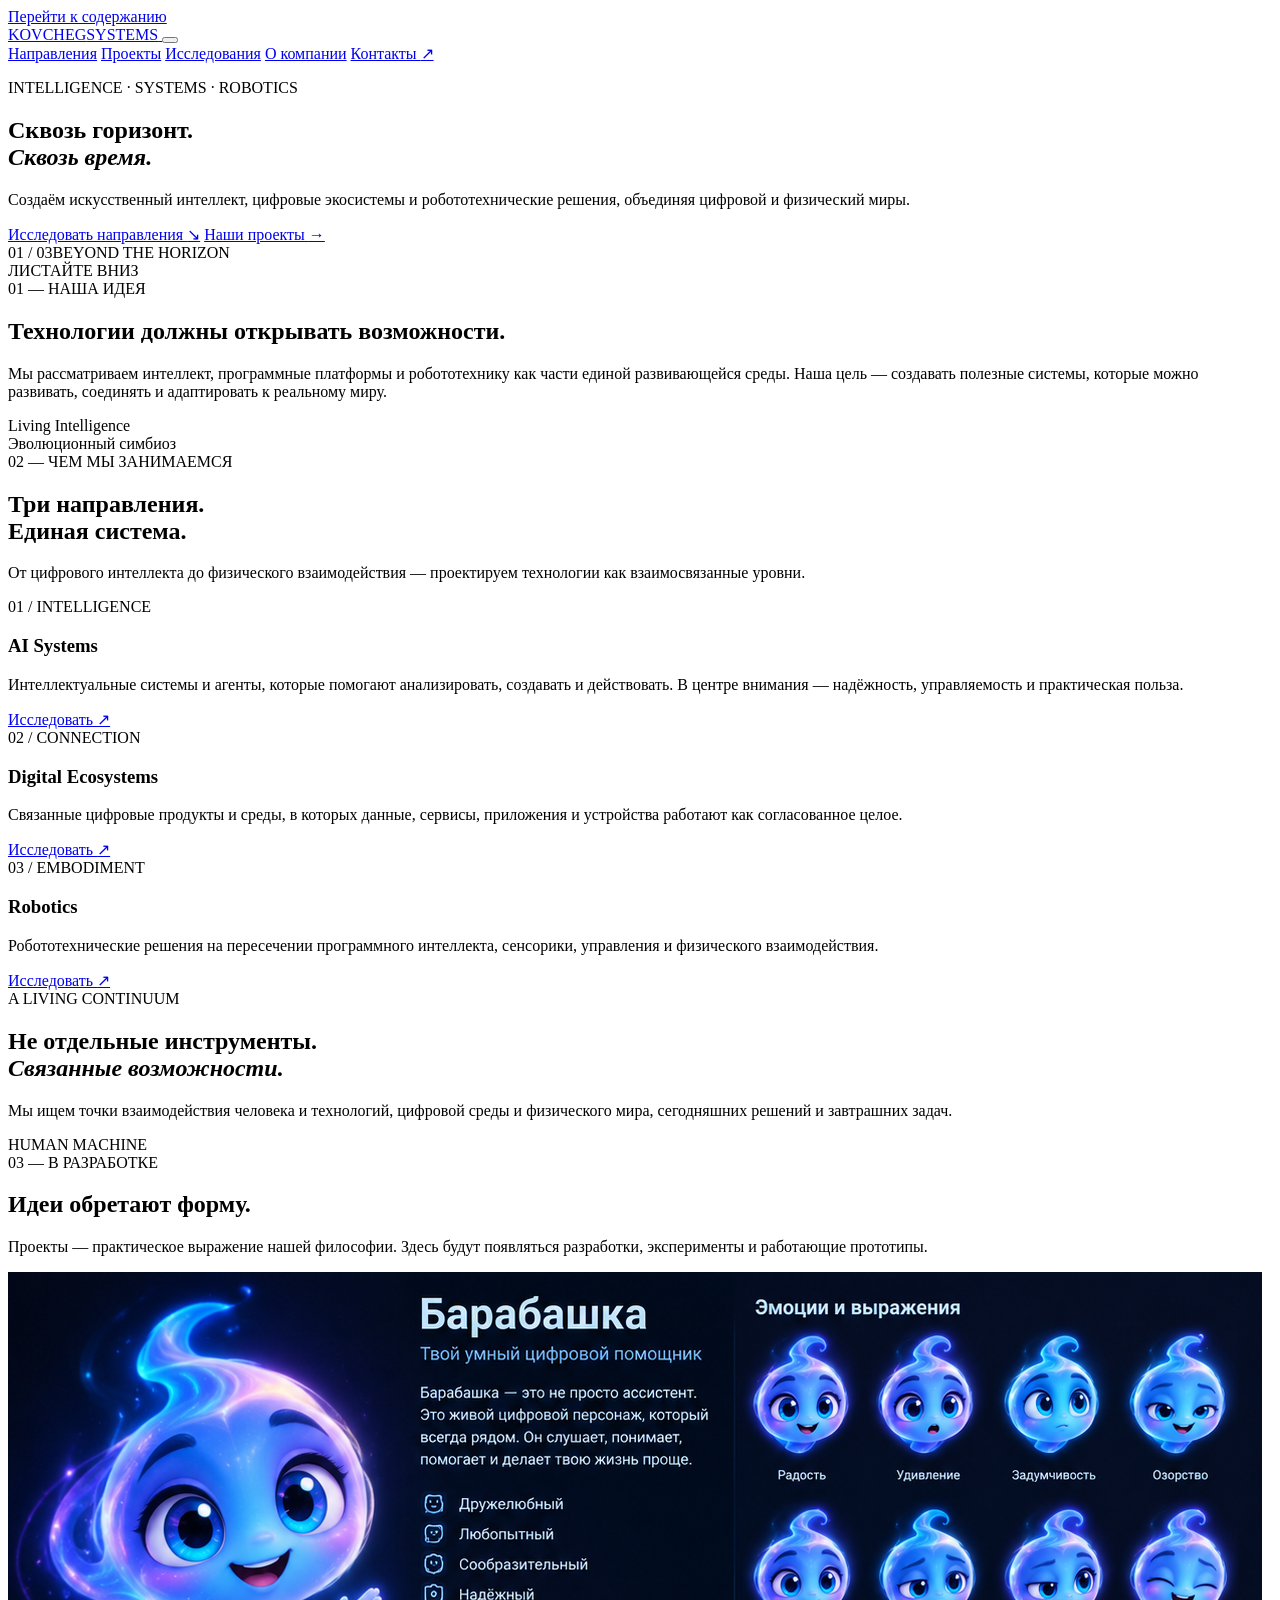
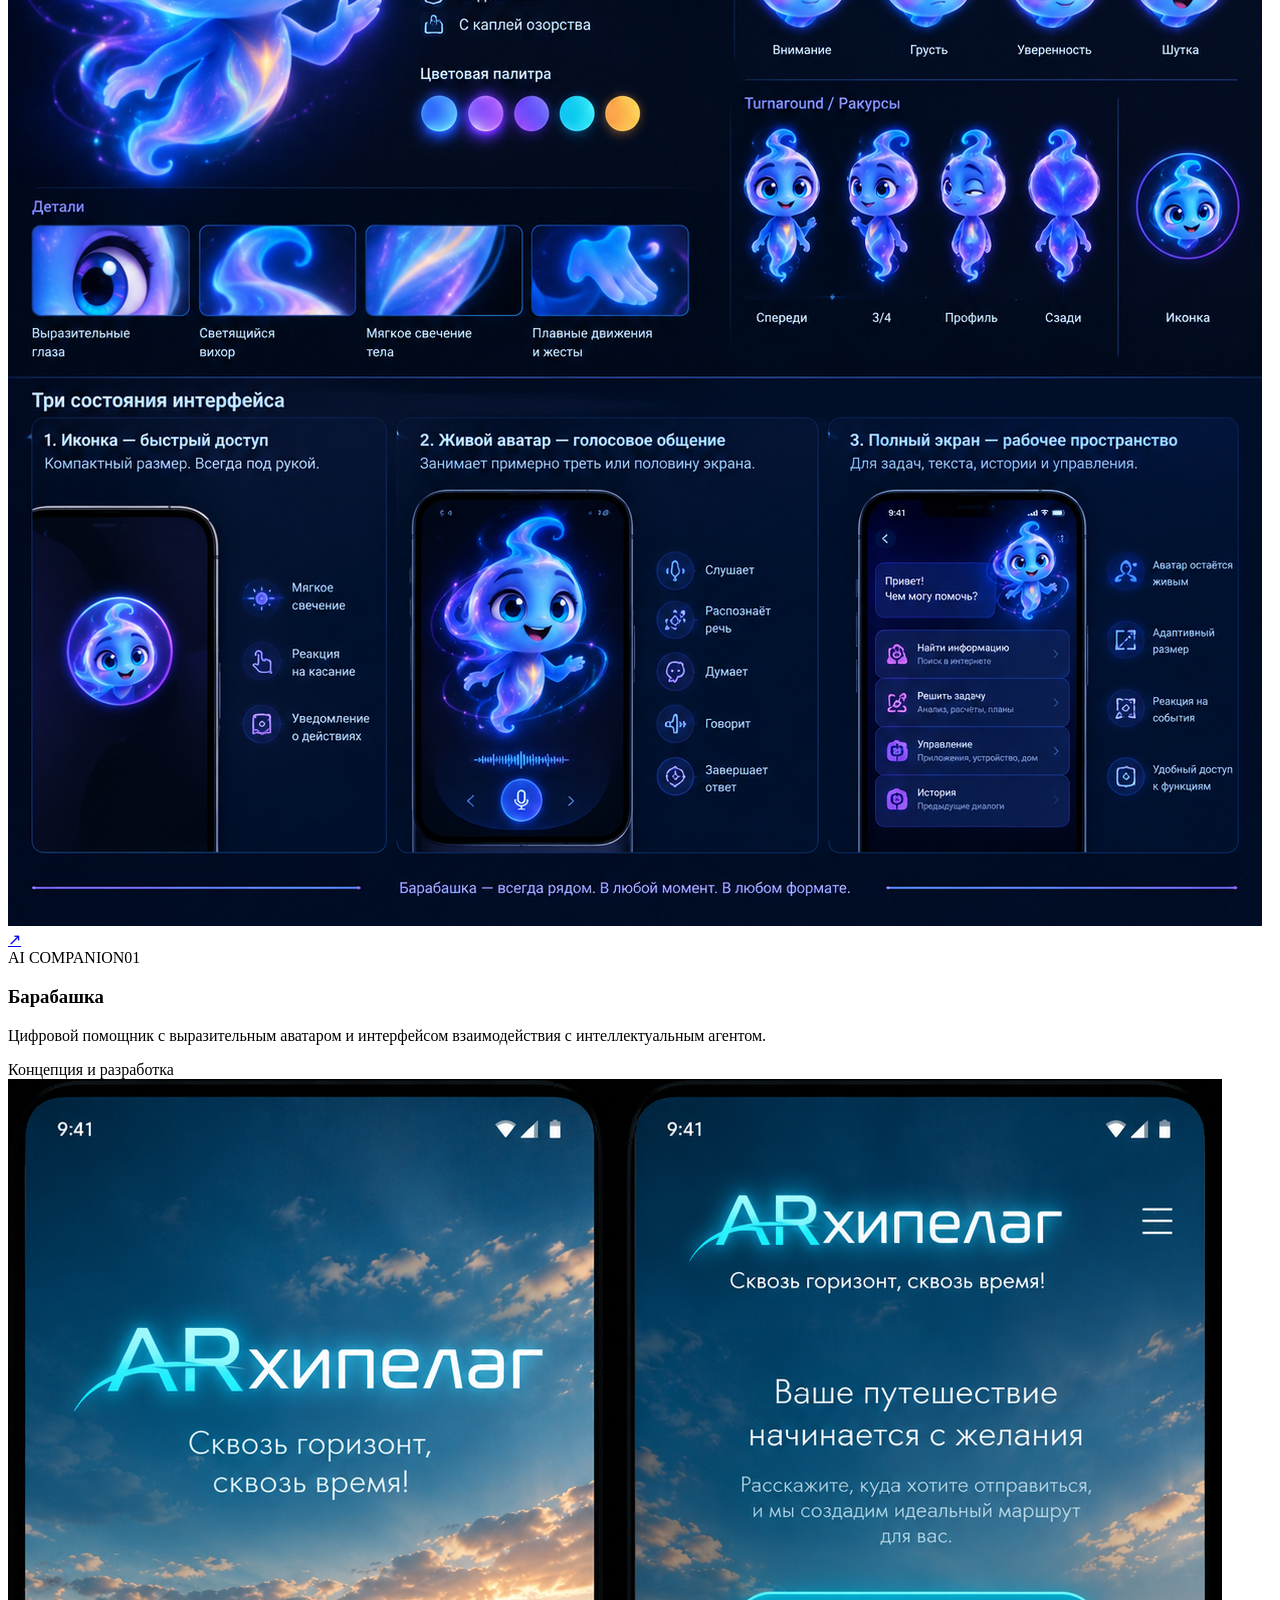
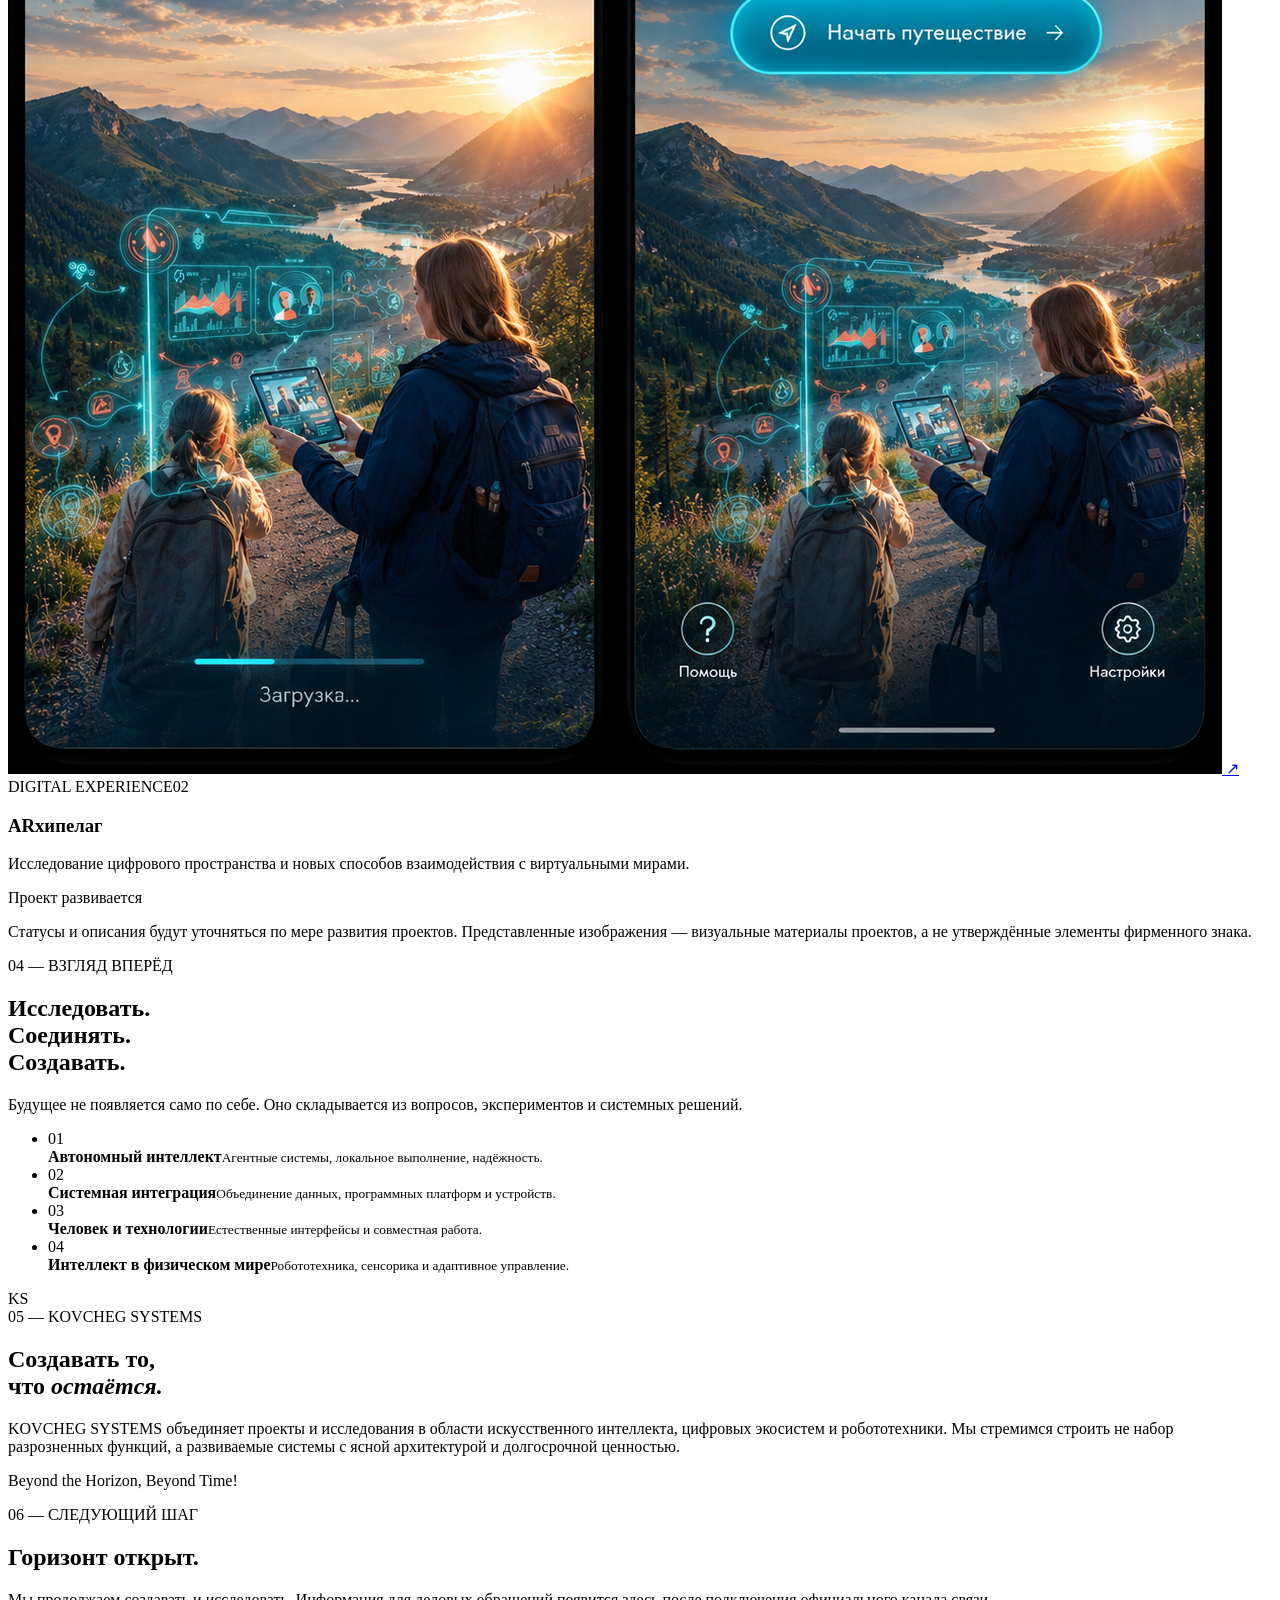
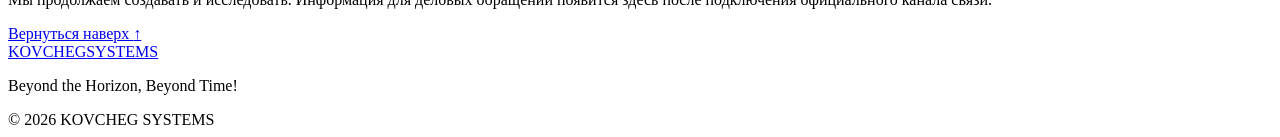
==== website/index.html @ a78c16a9 "feat(website): add first standalone corporate landing page" ====
<!doctype html>
<html lang="ru">
<head>
  <meta charset="utf-8">
  <meta name="viewport" content="width=device-width, initial-scale=1">
  <meta name="theme-color" content="#101311">
  <meta name="description" content="KOVCHEG SYSTEMS — искусственный интеллект, цифровые экосистемы и робототехнические решения. Beyond the Horizon, Beyond Time!">
  <meta property="og:type" content="website">
  <meta property="og:title" content="KOVCHEG SYSTEMS — Beyond the Horizon, Beyond Time!">
  <meta property="og:description" content="Создаём интеллектуальные системы, цифровые экосистемы и робототехнические решения.">
  <title>KOVCHEG SYSTEMS — Beyond the Horizon, Beyond Time!</title>
  <link rel="preload" as="image" href="../assets/images/backgrounds/ComfyUI_00174_.png">
  <link rel="stylesheet" href="./styles.css">
  <script src="./script.js" defer></script>
</head>
<body>
  <a class="skip-link" href="#main">Перейти к содержанию</a>

  <header class="site-header" id="top">
    <div class="header-inner">
      <a class="wordmark" href="#top" aria-label="KOVCHEG SYSTEMS — на главную">
        <span>KOVCHEG</span><span class="wordmark-light">SYSTEMS</span>
      </a>
      <button class="menu-toggle" type="button" aria-expanded="false" aria-controls="primary-nav" aria-label="Открыть меню">
        <span></span><span></span>
      </button>
      <nav class="primary-nav" id="primary-nav" aria-label="Основная навигация">
        <a href="#directions">Направления</a>
        <a href="#projects">Проекты</a>
        <a href="#research">Исследования</a>
        <a href="#about">О компании</a>
        <a class="nav-contact" href="#contacts">Контакты <span aria-hidden="true">↗</span></a>
      </nav>
    </div>
  </header>

  <main id="main">
    <section class="hero" aria-labelledby="hero-title">
      <div class="hero-backdrop" aria-hidden="true"></div>
      <div class="hero-orbit hero-orbit-one" aria-hidden="true"></div>
      <div class="hero-orbit hero-orbit-two" aria-hidden="true"></div>
      <div class="hero-content reveal">
        <p class="eyebrow"><span class="eyebrow-dot"></span> INTELLIGENCE · SYSTEMS · ROBOTICS</p>
        <h1 id="hero-title">Сквозь горизонт.<br><em>Сквозь время.</em></h1>
        <p class="hero-lead">Создаём искусственный интеллект, цифровые экосистемы и робототехнические решения, объединяя цифровой и физический миры.</p>
        <div class="hero-actions">
          <a class="button button-primary" href="#directions">Исследовать направления <span aria-hidden="true">↘</span></a>
          <a class="text-link" href="#projects">Наши проекты <span aria-hidden="true">→</span></a>
        </div>
      </div>
      <div class="hero-caption" aria-hidden="true"><span>01 / 03</span><span>BEYOND THE HORIZON</span></div>
      <div class="hero-scroll" aria-hidden="true"><span></span> ЛИСТАЙТЕ ВНИЗ</div>
    </section>

    <section class="intro section-shell reveal" aria-labelledby="intro-title">
      <div class="section-kicker">01 — НАША ИДЕЯ</div>
      <div class="intro-copy">
        <h2 id="intro-title">Технологии должны <span>открывать возможности.</span></h2>
        <p>Мы рассматриваем интеллект, программные платформы и робототехнику как части единой развивающейся среды. Наша цель — создавать полезные системы, которые можно развивать, соединять и адаптировать к реальному миру.</p>
      </div>
      <div class="intro-note"><span class="note-line"></span><span>Living Intelligence<br>Эволюционный симбиоз</span></div>
    </section>

    <section class="directions section-shell" id="directions" aria-labelledby="directions-title">
      <div class="section-heading reveal">
        <div>
          <div class="section-kicker">02 — ЧЕМ МЫ ЗАНИМАЕМСЯ</div>
          <h2 id="directions-title">Три направления.<br><span>Единая система.</span></h2>
        </div>
        <p>От цифрового интеллекта до физического взаимодействия — проектируем технологии как взаимосвязанные уровни.</p>
      </div>

      <div class="direction-grid">
        <article class="direction-card direction-ai reveal">
          <div class="card-index">01 / INTELLIGENCE</div>
          <div class="organic-art art-ai" aria-hidden="true"><span></span><i></i><b></b></div>
          <div class="card-body">
            <h3>AI Systems</h3>
            <p>Интеллектуальные системы и агенты, которые помогают анализировать, создавать и действовать. В центре внимания — надёжность, управляемость и практическая польза.</p>
            <a class="arrow-link" href="#research" aria-label="Узнать о направлении AI Systems">Исследовать <span aria-hidden="true">↗</span></a>
          </div>
        </article>

        <article class="direction-card direction-eco reveal">
          <div class="card-index">02 / CONNECTION</div>
          <div class="organic-art art-eco" aria-hidden="true"><span></span><i></i><b></b></div>
          <div class="card-body">
            <h3>Digital Ecosystems</h3>
            <p>Связанные цифровые продукты и среды, в которых данные, сервисы, приложения и устройства работают как согласованное целое.</p>
            <a class="arrow-link" href="#projects" aria-label="Узнать о цифровых экосистемах">Исследовать <span aria-hidden="true">↗</span></a>
          </div>
        </article>

        <article class="direction-card direction-robotics reveal">
          <div class="card-index">03 / EMBODIMENT</div>
          <div class="organic-art art-robotics" aria-hidden="true"><span></span><i></i><b></b></div>
          <div class="card-body">
            <h3>Robotics</h3>
            <p>Робототехнические решения на пересечении программного интеллекта, сенсорики, управления и физического взаимодействия.</p>
            <a class="arrow-link" href="#research" aria-label="Узнать о направлении Robotics">Исследовать <span aria-hidden="true">↗</span></a>
          </div>
        </article>
      </div>
    </section>

    <section class="manifesto" aria-labelledby="manifesto-title">
      <div class="manifesto-text reveal">
        <div class="section-kicker">A LIVING CONTINUUM</div>
        <h2 id="manifesto-title">Не отдельные инструменты.<br><em>Связанные возможности.</em></h2>
        <p>Мы ищем точки взаимодействия человека и технологий, цифровой среды и физического мира, сегодняшних решений и завтрашних задач.</p>
      </div>
      <div class="manifesto-visual" aria-hidden="true">
        <div class="continuum continuum-a"></div>
        <div class="continuum continuum-b"></div>
        <div class="continuum-core"></div>
        <span class="visual-label label-top">HUMAN</span>
        <span class="visual-label label-bottom">MACHINE</span>
      </div>
    </section>

    <section class="projects section-shell" id="projects" aria-labelledby="projects-title">
      <div class="section-heading reveal">
        <div>
          <div class="section-kicker">03 — В РАЗРАБОТКЕ</div>
          <h2 id="projects-title">Идеи обретают <span>форму.</span></h2>
        </div>
        <p>Проекты — практическое выражение нашей философии. Здесь будут появляться разработки, эксперименты и работающие прототипы.</p>
      </div>

      <div class="project-grid">
        <article class="project-card project-feature reveal">
          <a class="project-image" href="../assets/images/projects/Барабашка_ Неоновый цифровой помощник.png" target="_blank" rel="noreferrer" aria-label="Открыть изображение проекта Барабашка">
            <img src="../assets/images/projects/Барабашка_ Неоновый цифровой помощник.png" alt="Визуальная концепция цифрового помощника Барабашка" loading="lazy">
            <span class="image-open" aria-hidden="true">↗</span>
          </a>
          <div class="project-info">
            <div class="project-meta"><span>AI COMPANION</span><span>01</span></div>
            <h3>Барабашка</h3>
            <p>Цифровой помощник с выразительным аватаром и интерфейсом взаимодействия с интеллектуальным агентом.</p>
            <span class="status-label"><i></i> Концепция и разработка</span>
          </div>
        </article>

        <article class="project-card reveal">
          <a class="project-image" href="../assets/images/projects/ARхипелаг_ Journey Beyond Horizons.png" target="_blank" rel="noreferrer" aria-label="Открыть изображение проекта ARхипелаг">
            <img src="../assets/images/projects/ARхипелаг_ Journey Beyond Horizons.png" alt="Визуальный материал проекта ARхипелаг: Journey Beyond Horizons" loading="lazy">
            <span class="image-open" aria-hidden="true">↗</span>
          </a>
          <div class="project-info">
            <div class="project-meta"><span>DIGITAL EXPERIENCE</span><span>02</span></div>
            <h3>ARхипелаг</h3>
            <p>Исследование цифрового пространства и новых способов взаимодействия с виртуальными мирами.</p>
            <span class="status-label"><i></i> Проект развивается</span>
          </div>
        </article>
      </div>
      <p class="projects-footnote">Статусы и описания будут уточняться по мере развития проектов. Представленные изображения — визуальные материалы проектов, а не утверждённые элементы фирменного знака.</p>
    </section>

    <section class="research" id="research" aria-labelledby="research-title">
      <div class="research-inner section-shell">
        <div class="section-kicker">04 — ВЗГЛЯД ВПЕРЁД</div>
        <div class="research-layout">
          <div class="research-heading reveal">
            <h2 id="research-title">Исследовать.<br><span>Соединять.</span><br>Создавать.</h2>
          </div>
          <div class="research-copy reveal">
            <p class="research-lead">Будущее не появляется само по себе. Оно складывается из вопросов, экспериментов и системных решений.</p>
            <ul class="research-list">
              <li><span>01</span><div><strong>Автономный интеллект</strong><small>Агентные системы, локальное выполнение, надёжность.</small></div></li>
              <li><span>02</span><div><strong>Системная интеграция</strong><small>Объединение данных, программных платформ и устройств.</small></div></li>
              <li><span>03</span><div><strong>Человек и технологии</strong><small>Естественные интерфейсы и совместная работа.</small></div></li>
              <li><span>04</span><div><strong>Интеллект в физическом мире</strong><small>Робототехника, сенсорика и адаптивное управление.</small></div></li>
            </ul>
          </div>
        </div>
      </div>
    </section>

    <section class="about section-shell" id="about" aria-labelledby="about-title">
      <div class="about-mark reveal" aria-hidden="true"><span>KS</span><i></i></div>
      <div class="about-copy reveal">
        <div class="section-kicker">05 — KOVCHEG SYSTEMS</div>
        <h2 id="about-title">Создавать то,<br>что <em>остаётся.</em></h2>
        <p>KOVCHEG SYSTEMS объединяет проекты и исследования в области искусственного интеллекта, цифровых экосистем и робототехники. Мы стремимся строить не набор разрозненных функций, а развиваемые системы с ясной архитектурой и долгосрочной ценностью.</p>
        <p class="about-phrase">Beyond the Horizon, Beyond Time!</p>
      </div>
    </section>

    <section class="contact-section" id="contacts" aria-labelledby="contacts-title">
      <div class="contact-inner section-shell reveal">
        <div class="section-kicker">06 — СЛЕДУЮЩИЙ ШАГ</div>
        <h2 id="contacts-title">Горизонт открыт.</h2>
        <p>Мы продолжаем создавать и исследовать. Информация для деловых обращений появится здесь после подключения официального канала связи.</p>
        <a class="text-link" href="#top">Вернуться наверх <span aria-hidden="true">↑</span></a>
      </div>
      <div class="contact-orb" aria-hidden="true"></div>
    </section>
  </main>

  <footer class="site-footer">
    <a class="wordmark footer-wordmark" href="#top"><span>KOVCHEG</span><span class="wordmark-light">SYSTEMS</span></a>
    <p>Beyond the Horizon, Beyond Time!</p>
    <span class="copyright">© <span data-current-year>2026</span> KOVCHEG SYSTEMS</span>
  </footer>
</body>
</html>
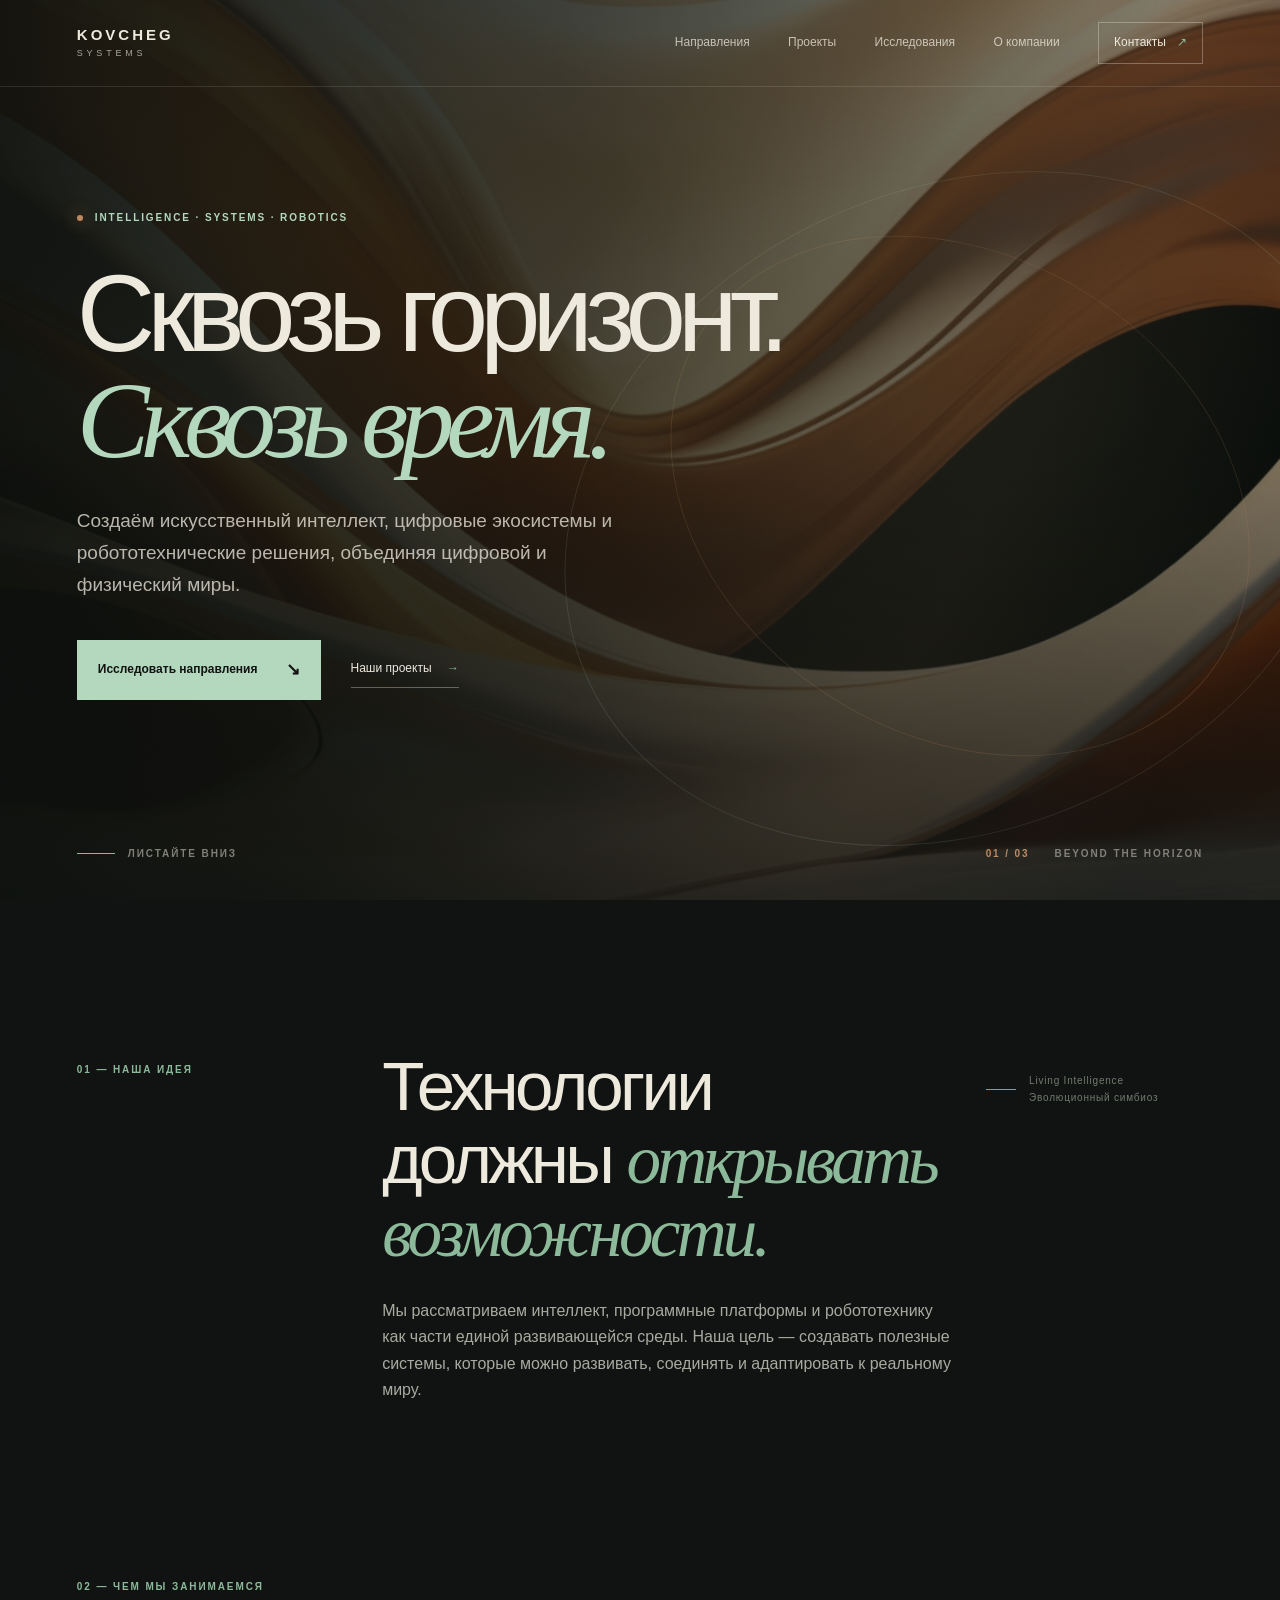
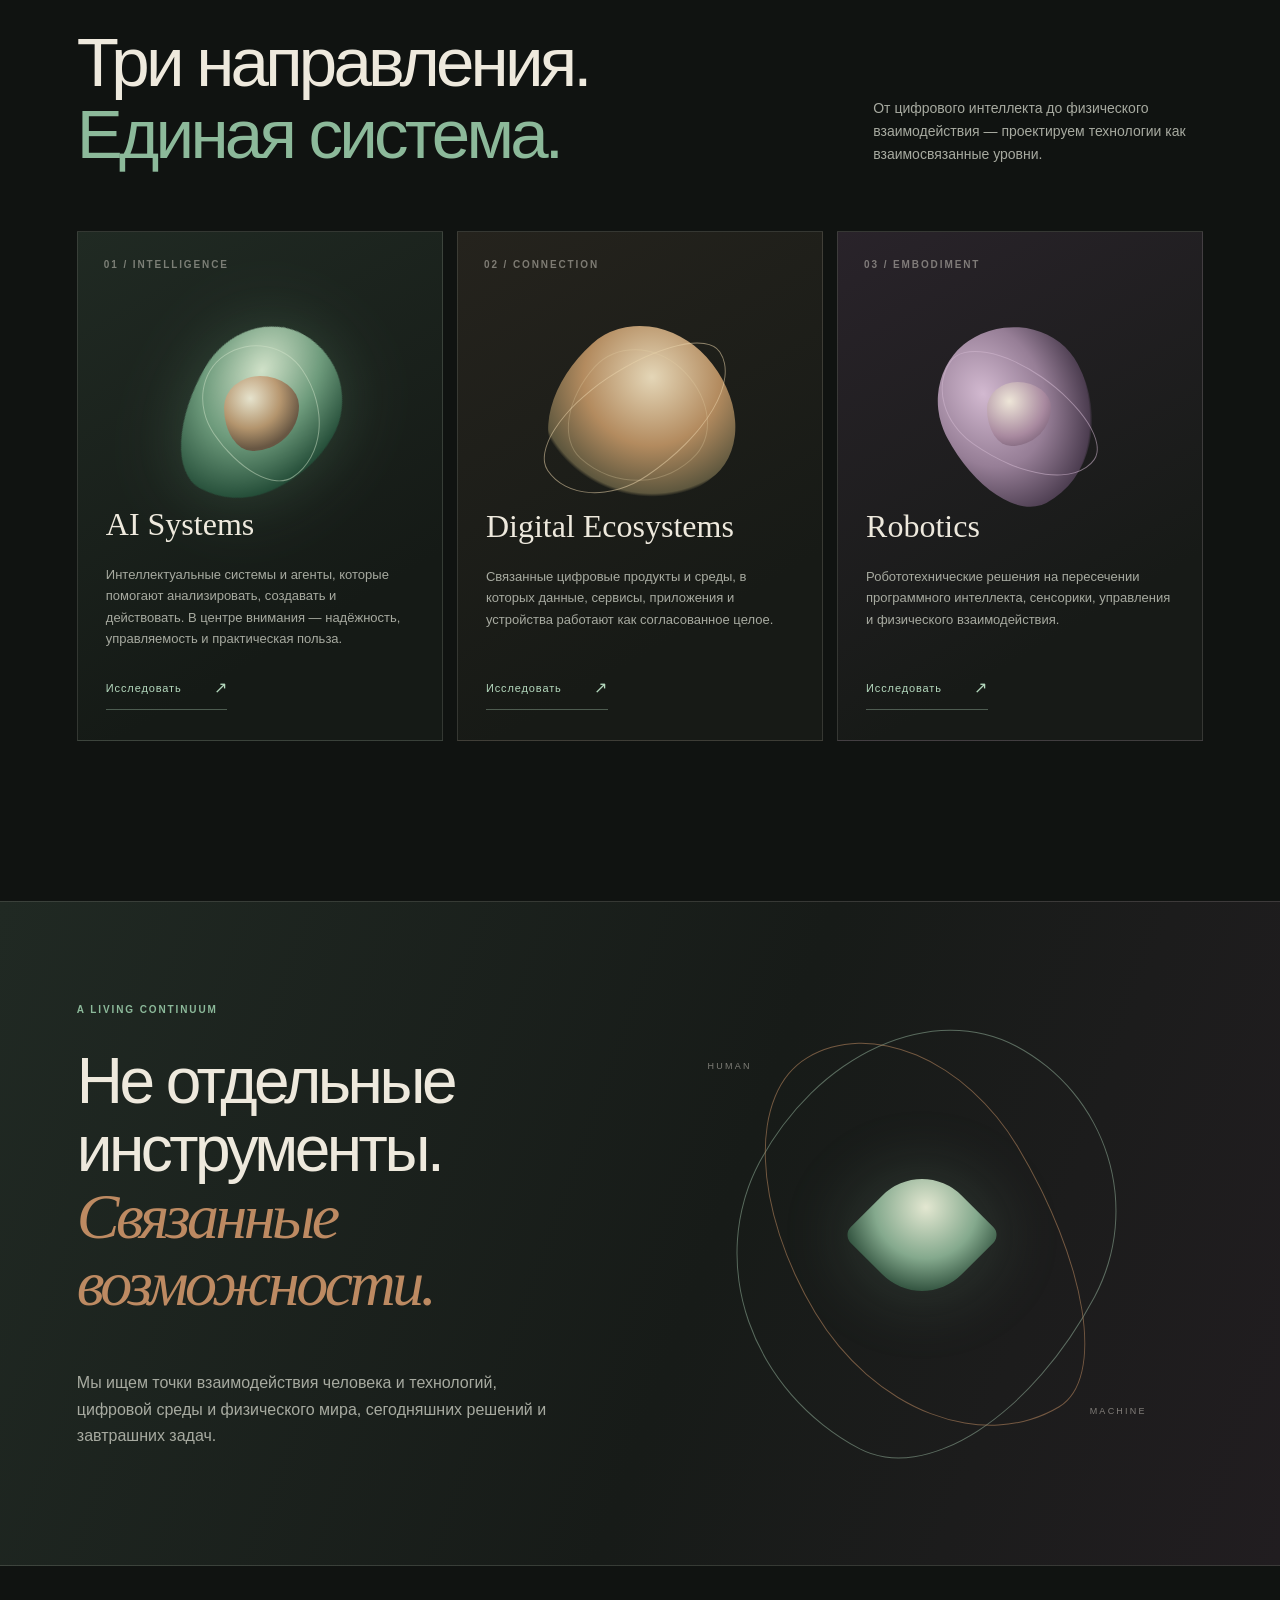
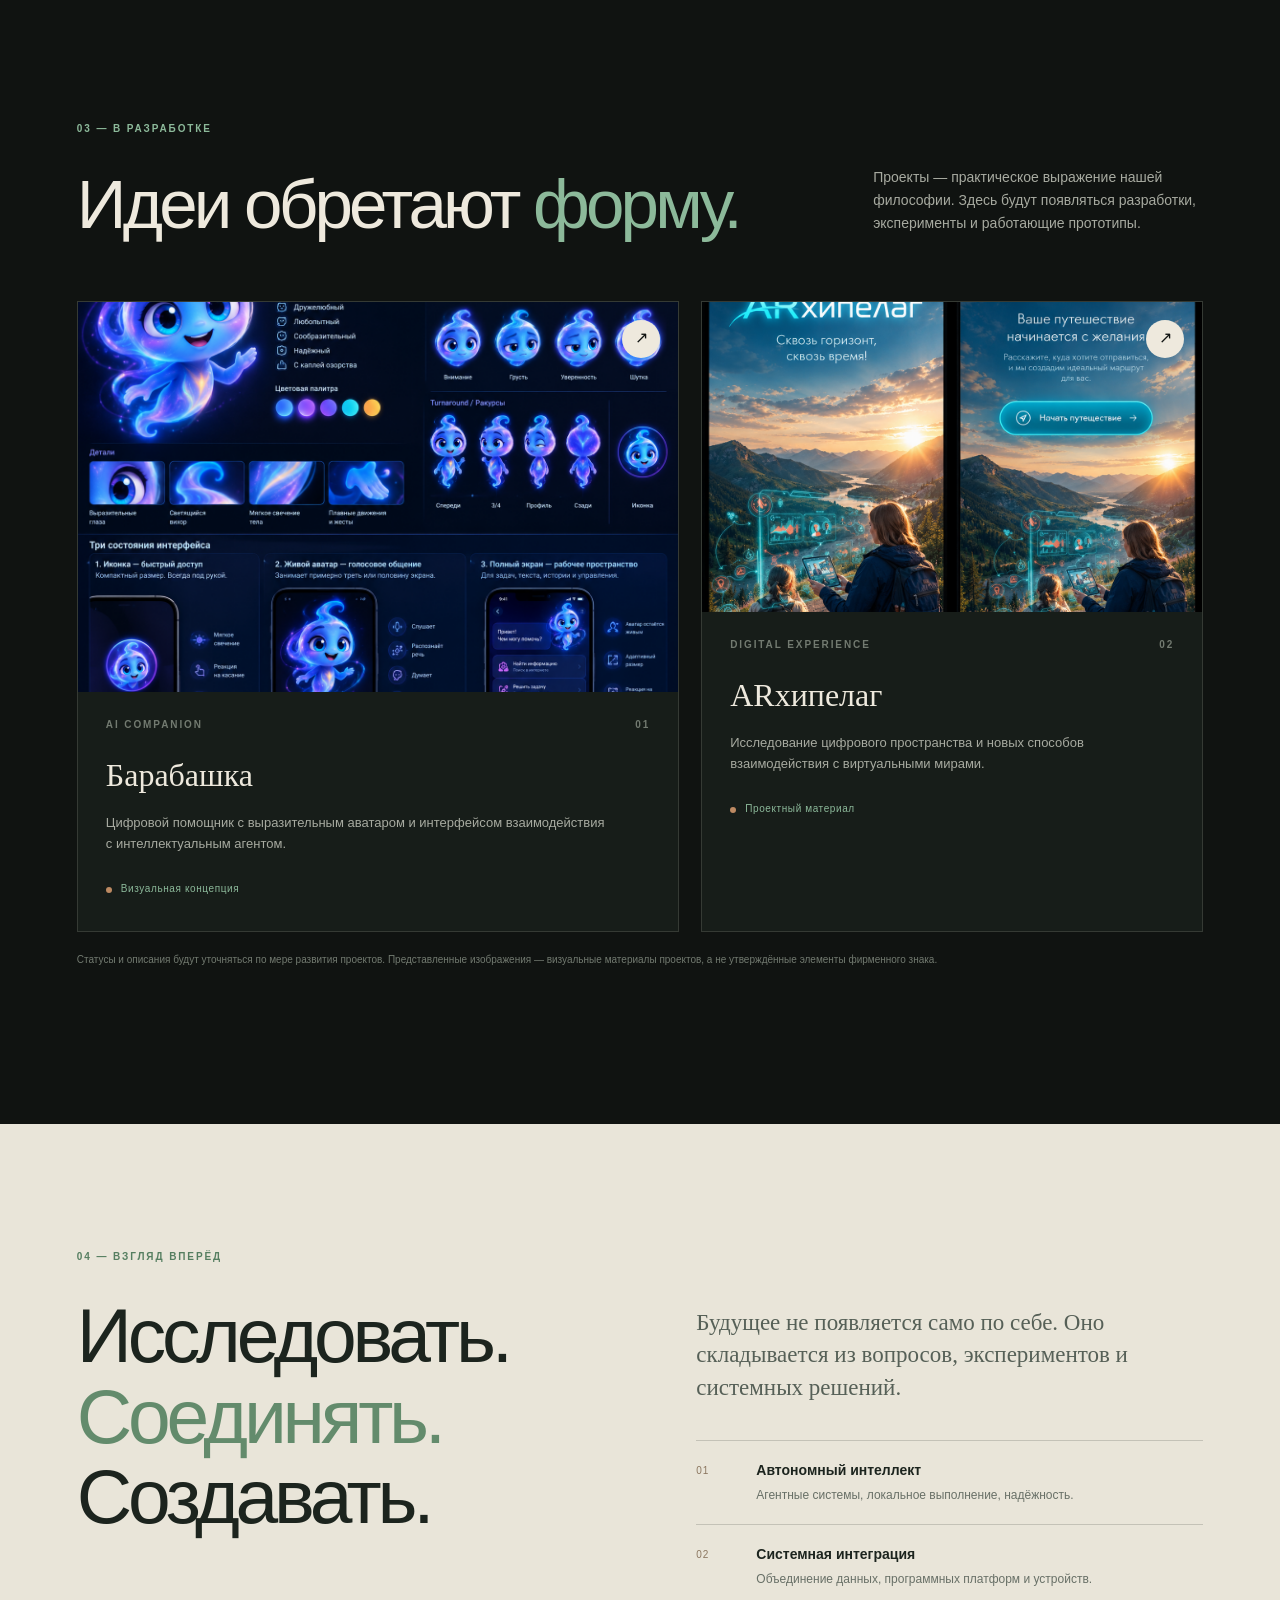
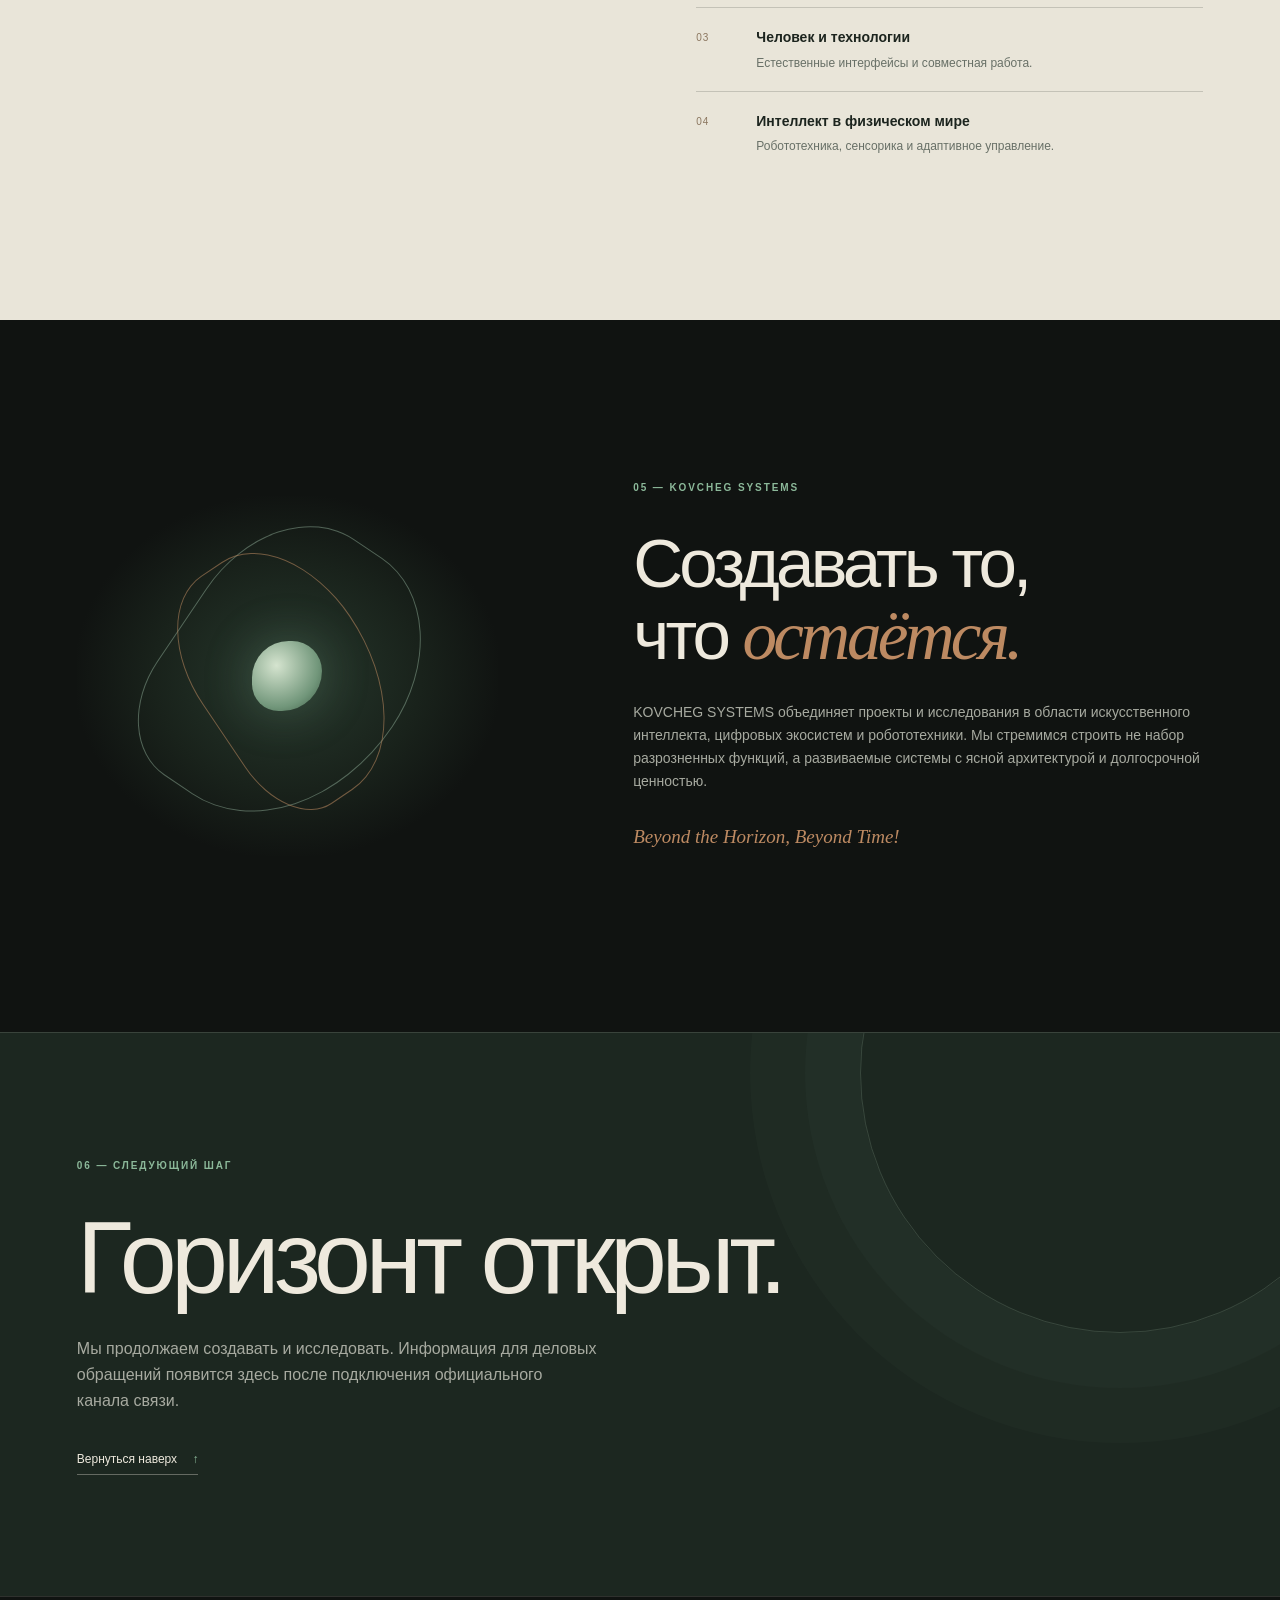
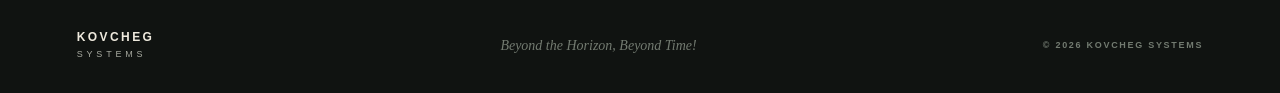
==== commit 0ec9aee6: "refine(website): keep brand mark open and neutralize project status labels" ====
--- a/website/index.html
+++ b/website/index.html
@@ -137,7 +137,7 @@
             <div class="project-meta"><span>AI COMPANION</span><span>01</span></div>
             <h3>Барабашка</h3>
             <p>Цифровой помощник с выразительным аватаром и интерфейсом взаимодействия с интеллектуальным агентом.</p>
-            <span class="status-label"><i></i> Концепция и разработка</span>
+            <span class="status-label"><i></i> Визуальная концепция</span>
           </div>
         </article>
 
@@ -150,7 +150,7 @@
             <div class="project-meta"><span>DIGITAL EXPERIENCE</span><span>02</span></div>
             <h3>ARхипелаг</h3>
             <p>Исследование цифрового пространства и новых способов взаимодействия с виртуальными мирами.</p>
-            <span class="status-label"><i></i> Проект развивается</span>
+            <span class="status-label"><i></i> Проектный материал</span>
           </div>
         </article>
       </div>
@@ -178,7 +178,7 @@
     </section>
 
     <section class="about section-shell" id="about" aria-labelledby="about-title">
-      <div class="about-mark reveal" aria-hidden="true"><span>KS</span><i></i></div>
+      <div class="about-mark reveal" aria-hidden="true"><i></i></div>
       <div class="about-copy reveal">
         <div class="section-kicker">05 — KOVCHEG SYSTEMS</div>
         <h2 id="about-title">Создавать то,<br>что <em>остаётся.</em></h2>
--- a/website/styles.css
+++ b/website/styles.css
@@ -0,0 +1,323 @@
+@charset "UTF-8";
+
+:root {
+  color-scheme: dark;
+  --ink: #101311;
+  --ink-soft: #171d19;
+  --ink-card: #1a211c;
+  --ivory: #eee9dd;
+  --muted: #a7aaa0;
+  --muted-dark: #727a70;
+  --line: rgba(231, 231, 215, .14);
+  --emerald: #8cb99a;
+  --emerald-bright: #b4d8bd;
+  --copper: #bd8a62;
+  --amethyst: #9d829d;
+  --serif: Georgia, "Times New Roman", serif;
+  --sans: Inter, "Segoe UI", Arial, sans-serif;
+  --content: 1240px;
+  --gutter: clamp(22px, 6vw, 88px);
+}
+
+* { box-sizing: border-box; }
+html { scroll-behavior: smooth; scroll-padding-top: 88px; }
+body {
+  margin: 0;
+  background: var(--ink);
+  color: var(--ivory);
+  font-family: var(--sans);
+  font-size: 16px;
+  line-height: 1.65;
+  -webkit-font-smoothing: antialiased;
+  overflow-x: hidden;
+}
+body.menu-open { overflow: hidden; }
+a { color: inherit; }
+button { font: inherit; }
+::selection { background: rgba(140, 185, 154, .35); color: #fff; }
+.skip-link {
+  position: fixed; z-index: 2000; top: 12px; left: 12px;
+  padding: 10px 16px; background: var(--ivory); color: var(--ink);
+  transform: translateY(-160%); border-radius: 2px;
+}
+.skip-link:focus { transform: translateY(0); }
+.section-shell { width: min(100% - var(--gutter) * 2, var(--content)); margin-inline: auto; }
+.section-kicker, .eyebrow, .card-index, .project-meta, .hero-caption, .hero-scroll, .copyright {
+  font-size: 10px; letter-spacing: .19em; font-weight: 650;
+}
+.section-kicker { color: var(--emerald); margin-bottom: 30px; }
+h1, h2, h3, p { margin-top: 0; }
+h2 { font-size: clamp(38px, 5.4vw, 72px); line-height: 1.05; letter-spacing: -.055em; font-weight: 520; }
+h2 span { color: var(--emerald); }
+h2 em { color: var(--copper); font-family: var(--serif); font-weight: 400; }
+
+/* Header */
+.site-header {
+  position: absolute; z-index: 100; inset: 0 0 auto;
+  border-bottom: 1px solid rgba(238, 233, 221, .12);
+}
+.header-inner {
+  width: min(100% - var(--gutter) * 2, 1440px); height: 86px;
+  margin-inline: auto; display: flex; align-items: center; justify-content: space-between;
+}
+.wordmark {
+  display: inline-flex; flex-direction: column; text-decoration: none;
+  font-size: 15px; line-height: 1.05; letter-spacing: .2em; font-weight: 760;
+}
+.wordmark-light { color: var(--muted); font-size: 9px; letter-spacing: .42em; margin-top: 6px; font-weight: 500; }
+.primary-nav { display: flex; align-items: center; gap: clamp(18px, 3vw, 44px); }
+.primary-nav a {
+  color: rgba(238, 233, 221, .76); text-decoration: none; font-size: 12px;
+  transition: color .25s ease;
+}
+.primary-nav a:hover, .primary-nav a:focus-visible { color: var(--emerald-bright); }
+.primary-nav .nav-contact { color: var(--ivory); border: 1px solid rgba(238,233,221,.32); padding: 10px 15px; }
+.nav-contact span { color: var(--emerald); margin-left: 8px; }
+.menu-toggle { display: none; }
+
+/* Hero */
+.hero {
+  min-height: min(900px, 100svh); min-height: max(720px, 100svh);
+  position: relative; display: flex; align-items: center; overflow: hidden;
+  padding: 130px var(--gutter) 120px;
+  background: radial-gradient(ellipse at 75% 45%, #28382e 0, #171e19 34%, #101311 73%);
+}
+.hero-backdrop {
+  position: absolute; inset: 0;
+  background-image: linear-gradient(90deg, rgba(12,16,13,.94) 0%, rgba(12,16,13,.72) 44%, rgba(12,16,13,.3) 100%), linear-gradient(0deg, rgba(16,19,17,.68), transparent 50%), url("../assets/images/backgrounds/ComfyUI_00174_.png");
+  background-size: cover; background-position: center;
+  opacity: .72;
+}
+.hero::after {
+  content: ""; position: absolute; inset: 0; pointer-events: none;
+  background: linear-gradient(115deg, transparent 42%, rgba(189,138,98,.08) 72%, transparent 90%);
+}
+.hero-content { position: relative; z-index: 3; width: min(780px, 76vw); }
+.eyebrow { color: var(--emerald-bright); display: flex; align-items: center; gap: 12px; margin-bottom: 34px; }
+.eyebrow-dot { width: 6px; height: 6px; background: var(--copper); border-radius: 50%; box-shadow: 0 0 16px rgba(189,138,98,.8); }
+.hero h1 { font-size: clamp(56px, 8.5vw, 116px); line-height: .98; letter-spacing: -.075em; font-weight: 520; margin-bottom: 30px; }
+.hero h1 em { font-family: var(--serif); font-weight: 400; color: var(--emerald-bright); }
+.hero-lead { max-width: 560px; color: rgba(238,233,221,.76); font-size: clamp(16px, 1.5vw, 19px); line-height: 1.7; margin-bottom: 38px; }
+.hero-actions { display: flex; align-items: center; gap: 30px; flex-wrap: wrap; }
+.button {
+  display: inline-flex; align-items: center; gap: 28px; padding: 15px 20px;
+  text-decoration: none; font-size: 12px; font-weight: 650; transition: .25s ease;
+}
+.button-primary { color: var(--ink); background: var(--emerald-bright); border: 1px solid var(--emerald-bright); }
+.button-primary:hover { background: var(--ivory); border-color: var(--ivory); transform: translateY(-2px); }
+.button-primary span { font-size: 17px; }
+.text-link { text-decoration: none; color: var(--ivory); font-size: 12px; border-bottom: 1px solid rgba(238,233,221,.35); padding: 8px 0; }
+.text-link span { color: var(--emerald); margin-left: 12px; transition: margin .2s ease; }
+.text-link:hover span { margin-left: 18px; }
+.hero-orbit { position: absolute; z-index: 2; border: 1px solid rgba(180,216,189,.13); border-radius: 50%; pointer-events: none; }
+.hero-orbit-one { width: min(64vw, 820px); aspect-ratio: 1; right: -7%; top: 11%; transform: rotate(-25deg) scaleY(.78); }
+.hero-orbit-two { width: min(48vw, 620px); aspect-ratio: 1; right: 1%; top: 21%; border-color: rgba(189,138,98,.18); transform: rotate(32deg) scaleY(.78); }
+.hero-caption { position: absolute; bottom: 38px; right: var(--gutter); z-index: 4; display: flex; gap: 25px; color: rgba(238,233,221,.48); }
+.hero-caption span:first-child { color: var(--copper); }
+.hero-scroll { position: absolute; bottom: 38px; left: var(--gutter); z-index: 4; color: rgba(238,233,221,.5); display: flex; align-items: center; gap: 13px; }
+.hero-scroll span { height: 1px; width: 38px; background: var(--emerald); }
+
+/* Intro */
+.intro { display: grid; grid-template-columns: 1fr 2.1fr .8fr; gap: 34px; padding-block: 150px 160px; align-items: start; }
+.intro .section-kicker { margin-top: 12px; }
+.intro-copy h2 { max-width: 740px; margin-bottom: 28px; }
+.intro-copy h2 span { color: var(--emerald); font-family: var(--serif); font-weight: 400; font-style: italic; }
+.intro-copy p { color: var(--muted); max-width: 650px; font-size: 16px; }
+.intro-note { display: flex; align-items: center; gap: 13px; color: var(--muted-dark); font-size: 10px; line-height: 1.7; letter-spacing: .08em; padding-top: 22px; }
+.note-line { height: 1px; width: 30px; background: var(--copper); }
+
+/* Directions */
+.directions { padding-bottom: 160px; }
+.section-heading { display: flex; justify-content: space-between; align-items: end; gap: 50px; margin-bottom: 60px; }
+.section-heading h2 { margin-bottom: 0; }
+.section-heading > p { color: var(--muted); max-width: 330px; font-size: 14px; margin-bottom: 5px; }
+.direction-grid { display: grid; grid-template-columns: repeat(3, 1fr); gap: 14px; }
+.direction-card {
+  min-height: 510px; position: relative; overflow: hidden;
+  background: linear-gradient(150deg, #202a23, #151a16 74%);
+  border: 1px solid var(--line); display: flex; flex-direction: column; justify-content: space-between;
+  transition: border-color .3s ease, transform .3s ease;
+}
+.direction-card:hover { border-color: rgba(180,216,189,.42); transform: translateY(-5px); }
+.direction-eco { background: linear-gradient(150deg, #25231d, #171a16 74%); }
+.direction-robotics { background: linear-gradient(150deg, #29232a, #171a17 74%); }
+.card-index { position: absolute; z-index: 2; top: 25px; left: 26px; color: rgba(238,233,221,.45); }
+.organic-art { position: absolute; top: 70px; left: 50%; width: 260px; height: 230px; transform: translateX(-50%); }
+.organic-art span, .organic-art i, .organic-art b { position: absolute; display: block; border-radius: 48% 52% 62% 38% / 42% 40% 60% 58%; }
+.art-ai span { width: 145px; height: 185px; left: 58px; top: 22px; background: radial-gradient(ellipse at 35% 28%, #d0e1c8, #6e9b7c 40%, #244d38 73%, transparent 74%); filter: drop-shadow(0 0 32px rgba(120,183,139,.25)); transform: rotate(30deg); }
+.art-ai i { width: 110px; height: 140px; border: 1px solid rgba(207,225,200,.5); left: 80px; top: 40px; transform: rotate(-34deg); }
+.art-ai b { width: 75px; height: 75px; background: radial-gradient(circle at 35% 30%, #f0e8d3, #bc9168 42%, #694d3b 70%); left: 94px; top: 74px; opacity: .85; }
+.art-eco span { width: 180px; height: 180px; left: 42px; top: 28px; background: radial-gradient(circle at 36% 30%, #e4d6b7, #b38b5f 40%, #5e573e 68%, transparent 70%); transform: rotate(48deg); }
+.art-eco i { width: 210px; height: 104px; left: 24px; top: 65px; border: 1px solid rgba(231,210,170,.55); transform: rotate(-34deg); }
+.art-eco b { width: 135px; height: 135px; left: 60px; top: 50px; border: 1px solid rgba(231,210,170,.28); transform: rotate(42deg); }
+.art-robotics span { width: 150px; height: 180px; left: 55px; top: 23px; background: radial-gradient(ellipse at 35% 30%, #d2b9d0, #967e96 43%, #4c3d50 72%, transparent 74%); transform: rotate(-28deg); }
+.art-robotics i { width: 175px; height: 95px; left: 40px; top: 68px; border: 1px solid rgba(210,185,208,.55); transform: rotate(35deg); }
+.art-robotics b { width: 64px; height: 64px; left: 97px; top: 80px; background: radial-gradient(circle at 35% 30%, #eee6d8, #a8899f 58%, #59465c); }
+.card-body { position: relative; z-index: 2; margin-top: auto; padding: 0 28px 30px; }
+.card-body h3 { font-family: var(--serif); font-size: 32px; font-weight: 400; margin-bottom: 13px; }
+.card-body p { color: var(--muted); font-size: 13px; min-height: 84px; margin-bottom: 24px; }
+.arrow-link { display: inline-flex; gap: 32px; align-items: center; text-decoration: none; font-size: 11px; letter-spacing: .08em; color: var(--emerald-bright); border-bottom: 1px solid rgba(180,216,189,.35); padding-bottom: 8px; }
+.arrow-link span { font-size: 16px; }
+
+/* Manifesto */
+.manifesto {
+  position: relative; min-height: 620px; display: grid; grid-template-columns: 1fr 1fr;
+  align-items: center; overflow: hidden; padding: 100px var(--gutter);
+  background: linear-gradient(110deg, #202923, #171b18 55%, #211d20);
+  border-block: 1px solid var(--line);
+}
+.manifesto-text { position: relative; z-index: 2; max-width: 680px; margin-left: max(0px, calc((100vw - var(--content)) / 2 - var(--gutter))); }
+.manifesto-text h2 { font-size: clamp(38px, 5vw, 66px); }
+.manifesto-text h2 em { color: var(--copper); }
+.manifesto-text p { max-width: 490px; color: var(--muted); }
+.manifesto-visual { position: relative; height: 420px; }
+.continuum { position: absolute; width: 360px; height: 430px; top: 0; left: 50%; border: 1px solid rgba(180,216,189,.42); border-radius: 48% 52% 38% 62% / 52% 43% 57% 48%; transform: translateX(-50%) rotate(28deg); }
+.continuum-b { width: 260px; height: 430px; border-color: rgba(189,138,98,.55); transform: translateX(-50%) rotate(-31deg); }
+.continuum-core { position: absolute; width: 112px; height: 112px; top: 155px; left: 50%; transform: translateX(-50%) rotate(45deg); border-radius: 50% 10% 50% 10%; background: radial-gradient(circle at 35% 30%, #e3e7d1, #84a98d 48%, #355642 78%); box-shadow: 0 0 75px rgba(140,185,154,.24); }
+.visual-label { position: absolute; font-size: 9px; letter-spacing: .25em; color: rgba(238,233,221,.48); }
+.label-top { top: 35px; left: 12%; }
+.label-bottom { bottom: 25px; right: 10%; }
+
+/* Projects */
+.projects { padding-block: 155px; }
+.project-grid { display: grid; grid-template-columns: 1.2fr 1fr; gap: 22px; }
+.project-card { background: #171d19; border: 1px solid var(--line); min-width: 0; }
+.project-image { display: block; position: relative; height: 310px; overflow: hidden; background: #222a24; }
+.project-feature .project-image { height: 390px; }
+.project-image img { width: 100%; height: 100%; object-fit: cover; display: block; transition: transform .7s cubic-bezier(.2,.7,.2,1); }
+.project-image:hover img { transform: scale(1.035); }
+.image-open { position: absolute; right: 18px; top: 18px; width: 38px; height: 38px; display: grid; place-items: center; border-radius: 50%; color: var(--ink); background: var(--ivory); }
+.project-info { padding: 25px 28px 30px; }
+.project-meta { display: flex; justify-content: space-between; color: var(--muted-dark); margin-bottom: 16px; }
+.project-info h3 { font-family: var(--serif); font-weight: 400; font-size: 32px; margin-bottom: 10px; }
+.project-info p { color: var(--muted); font-size: 13px; max-width: 500px; margin-bottom: 20px; }
+.status-label { display: inline-flex; align-items: center; gap: 9px; color: var(--emerald); font-size: 10px; letter-spacing: .06em; }
+.status-label i { width: 6px; height: 6px; border-radius: 50%; background: var(--copper); }
+.projects-footnote { color: var(--muted-dark); font-size: 10px; margin: 20px 0 0; }
+
+/* Research */
+.research { padding-block: 125px 145px; background: #e9e5d9; color: #1c241e; }
+.research .section-kicker { color: #557e60; }
+.research-layout { display: grid; grid-template-columns: 1fr 1fr; gap: 10%; }
+.research-heading h2 { font-size: clamp(48px, 6vw, 82px); }
+.research-heading h2 span { color: #638b6c; }
+.research-copy { padding-top: 12px; }
+.research-lead { color: #566057; font-family: var(--serif); font-size: 23px; line-height: 1.4; margin-bottom: 36px; }
+.research-list { list-style: none; padding: 0; margin: 0; }
+.research-list li { display: grid; grid-template-columns: 48px 1fr; gap: 12px; padding: 18px 0; border-top: 1px solid rgba(28,36,30,.18); }
+.research-list li > span { color: #8b765f; font-size: 10px; letter-spacing: .1em; padding-top: 4px; }
+.research-list strong { display: block; font-size: 14px; font-weight: 650; margin-bottom: 4px; }
+.research-list small { display: block; color: #687067; font-size: 12px; }
+
+/* About */
+.about { display: grid; grid-template-columns: .85fr 1.15fr; gap: 12%; align-items: center; padding-block: 160px; }
+.about-mark { height: 360px; position: relative; display: grid; place-items: center; overflow: hidden; background: radial-gradient(ellipse, #27392d 0%, #19221b 45%, transparent 72%); }
+.about-mark::before, .about-mark::after { content: ""; position: absolute; width: 230px; height: 300px; border: 1px solid rgba(180,216,189,.38); border-radius: 48% 52% 65% 35%; transform: rotate(34deg); }
+.about-mark::after { width: 170px; height: 260px; border-color: rgba(189,138,98,.55); transform: rotate(-34deg); }
+.about-mark span { z-index: 1; color: rgba(238,233,221,.85); font-family: var(--serif); font-size: 60px; letter-spacing: -.08em; opacity: .75; }
+.about-mark i { position: absolute; width: 70px; height: 70px; background: radial-gradient(circle at 35% 35%, #d5e4cf, #71967a 65%, #36533e); border-radius: 55% 45% 60% 40%; box-shadow: 0 0 50px rgba(140,185,154,.25); }
+.about-copy h2 { margin-bottom: 28px; }
+.about-copy > p:not(.about-phrase) { color: var(--muted); font-size: 14px; max-width: 590px; }
+.about-phrase { color: var(--copper); font-family: var(--serif); font-style: italic; font-size: 19px; margin-top: 28px; }
+
+/* Contact and footer */
+.contact-section { position: relative; overflow: hidden; padding-block: 125px; background: #1c2720; border-top: 1px solid var(--line); }
+.contact-inner { position: relative; z-index: 2; }
+.contact-inner h2 { font-size: clamp(54px, 8vw, 104px); margin-bottom: 24px; }
+.contact-inner > p { color: var(--muted); max-width: 520px; margin-bottom: 30px; }
+.contact-orb { position: absolute; width: 520px; height: 520px; right: -100px; top: -220px; border-radius: 50%; border: 1px solid rgba(180,216,189,.18); box-shadow: 0 0 0 55px rgba(180,216,189,.025), 0 0 0 110px rgba(180,216,189,.02); }
+.site-footer { display: flex; align-items: center; justify-content: space-between; gap: 25px; padding: 34px var(--gutter); border-top: 1px solid var(--line); }
+.footer-wordmark { font-size: 12px; }
+.site-footer > p { color: var(--muted-dark); font-family: var(--serif); font-style: italic; font-size: 14px; margin: 0; }
+.copyright { color: var(--muted-dark); font-size: 9px; }
+
+/* Motion */
+.reveal { opacity: 0; transform: translateY(22px); transition: opacity .7s ease, transform .7s cubic-bezier(.2,.7,.2,1); }
+.reveal.is-visible { opacity: 1; transform: translateY(0); }
+
+:focus-visible { outline: 2px solid var(--emerald-bright); outline-offset: 4px; }
+
+@media (max-width: 900px) {
+  .primary-nav { gap: 17px; }
+  .primary-nav a { font-size: 11px; }
+  .intro { grid-template-columns: 1fr 2.5fr; }
+  .intro-note { grid-column: 2; padding-top: 0; }
+  .direction-card { min-height: 500px; }
+  .card-body { padding-inline: 20px; }
+  .manifesto { grid-template-columns: 1.1fr .9fr; }
+  .continuum { width: 280px; height: 360px; }
+  .continuum-b { width: 210px; height: 360px; }
+  .research-layout { gap: 6%; }
+  .about { gap: 7%; }
+}
+@media (max-width: 700px) {
+  html { scroll-padding-top: 70px; }
+  .header-inner { height: 72px; }
+  .menu-toggle {
+    display: flex; flex-direction: column; justify-content: center; gap: 6px;
+    width: 44px; height: 44px; border: 1px solid var(--line); background: transparent; color: var(--ivory);
+  }
+  .menu-toggle span { display: block; width: 18px; height: 1px; margin-inline: auto; background: var(--ivory); transition: transform .2s; }
+  .menu-toggle[aria-expanded="true"] span:first-child { transform: translateY(3.5px) rotate(45deg); }
+  .menu-toggle[aria-expanded="true"] span:last-child { transform: translateY(-3.5px) rotate(-45deg); }
+  .primary-nav {
+    display: none; position: absolute; top: 72px; left: 0; right: 0; padding: 24px var(--gutter) 30px;
+    background: rgba(16,19,17,.98); border-bottom: 1px solid var(--line); flex-direction: column; align-items: stretch; gap: 0;
+  }
+  .primary-nav.is-open { display: flex; }
+  .primary-nav a { padding: 14px 0; font-size: 14px; border-bottom: 1px solid var(--line); }
+  .primary-nav .nav-contact { border: 0; padding-inline: 0; }
+  .hero { min-height: 760px; min-height: 100svh; padding-top: 130px; padding-bottom: 110px; }
+  .hero-content { width: 100%; }
+  .hero h1 { font-size: clamp(54px, 13vw, 82px); }
+  .hero-lead { font-size: 15px; max-width: 450px; }
+  .hero-orbit-one { width: 100vw; right: -55%; top: 22%; }
+  .hero-orbit-two { width: 78vw; right: -40%; top: 31%; }
+  .hero-caption { display: none; }
+  .hero-scroll { bottom: 25px; }
+  .intro { display: block; padding-block: 100px; }
+  .intro-copy h2 { font-size: 45px; }
+  .intro-note { margin-top: 30px; }
+  .directions { padding-bottom: 100px; }
+  .section-heading { display: block; margin-bottom: 36px; }
+  .section-heading h2 { font-size: 48px; margin-bottom: 20px; }
+  .section-heading > p { max-width: 470px; }
+  .direction-grid { grid-template-columns: 1fr; }
+  .direction-card { min-height: 470px; }
+  .organic-art { top: 55px; }
+  .card-body { padding: 0 26px 28px; }
+  .card-body p { min-height: 0; max-width: 450px; }
+  .manifesto { display: block; padding-block: 90px 60px; }
+  .manifesto-text { margin: 0; }
+  .manifesto-text h2 { font-size: 46px; }
+  .manifesto-visual { height: 310px; margin-top: 30px; }
+  .continuum { width: 230px; height: 300px; }
+  .continuum-b { width: 170px; height: 300px; }
+  .continuum-core { top: 110px; width: 85px; height: 85px; }
+  .projects { padding-block: 100px; }
+  .project-grid { grid-template-columns: 1fr; gap: 18px; }
+  .project-feature .project-image, .project-image { height: 260px; }
+  .project-info { padding: 22px; }
+  .research { padding-block: 90px; }
+  .research-layout { grid-template-columns: 1fr; gap: 20px; }
+  .research-heading h2 { font-size: 58px; }
+  .research-lead { font-size: 20px; }
+  .about { grid-template-columns: 1fr; gap: 38px; padding-block: 100px; }
+  .about-mark { height: 280px; }
+  .about-mark::before { width: 190px; height: 240px; }
+  .about-mark::after { width: 140px; height: 210px; }
+  .about-copy h2 { font-size: 52px; }
+  .contact-section { padding-block: 90px; }
+  .contact-inner h2 { font-size: 62px; }
+  .site-footer { flex-wrap: wrap; }
+  .site-footer > p { order: 3; width: 100%; }
+}
+@media (max-width: 380px) {
+  .hero h1 { font-size: 48px; }
+  .hero-actions { align-items: flex-start; flex-direction: column; gap: 14px; }
+  .section-heading h2 { font-size: 41px; }
+}
+@media (prefers-reduced-motion: reduce) {
+  *, *::before, *::after { scroll-behavior: auto !important; animation-duration: .01ms !important; animation-iteration-count: 1 !important; transition-duration: .01ms !important; }
+  .reveal { opacity: 1; transform: none; }
+}
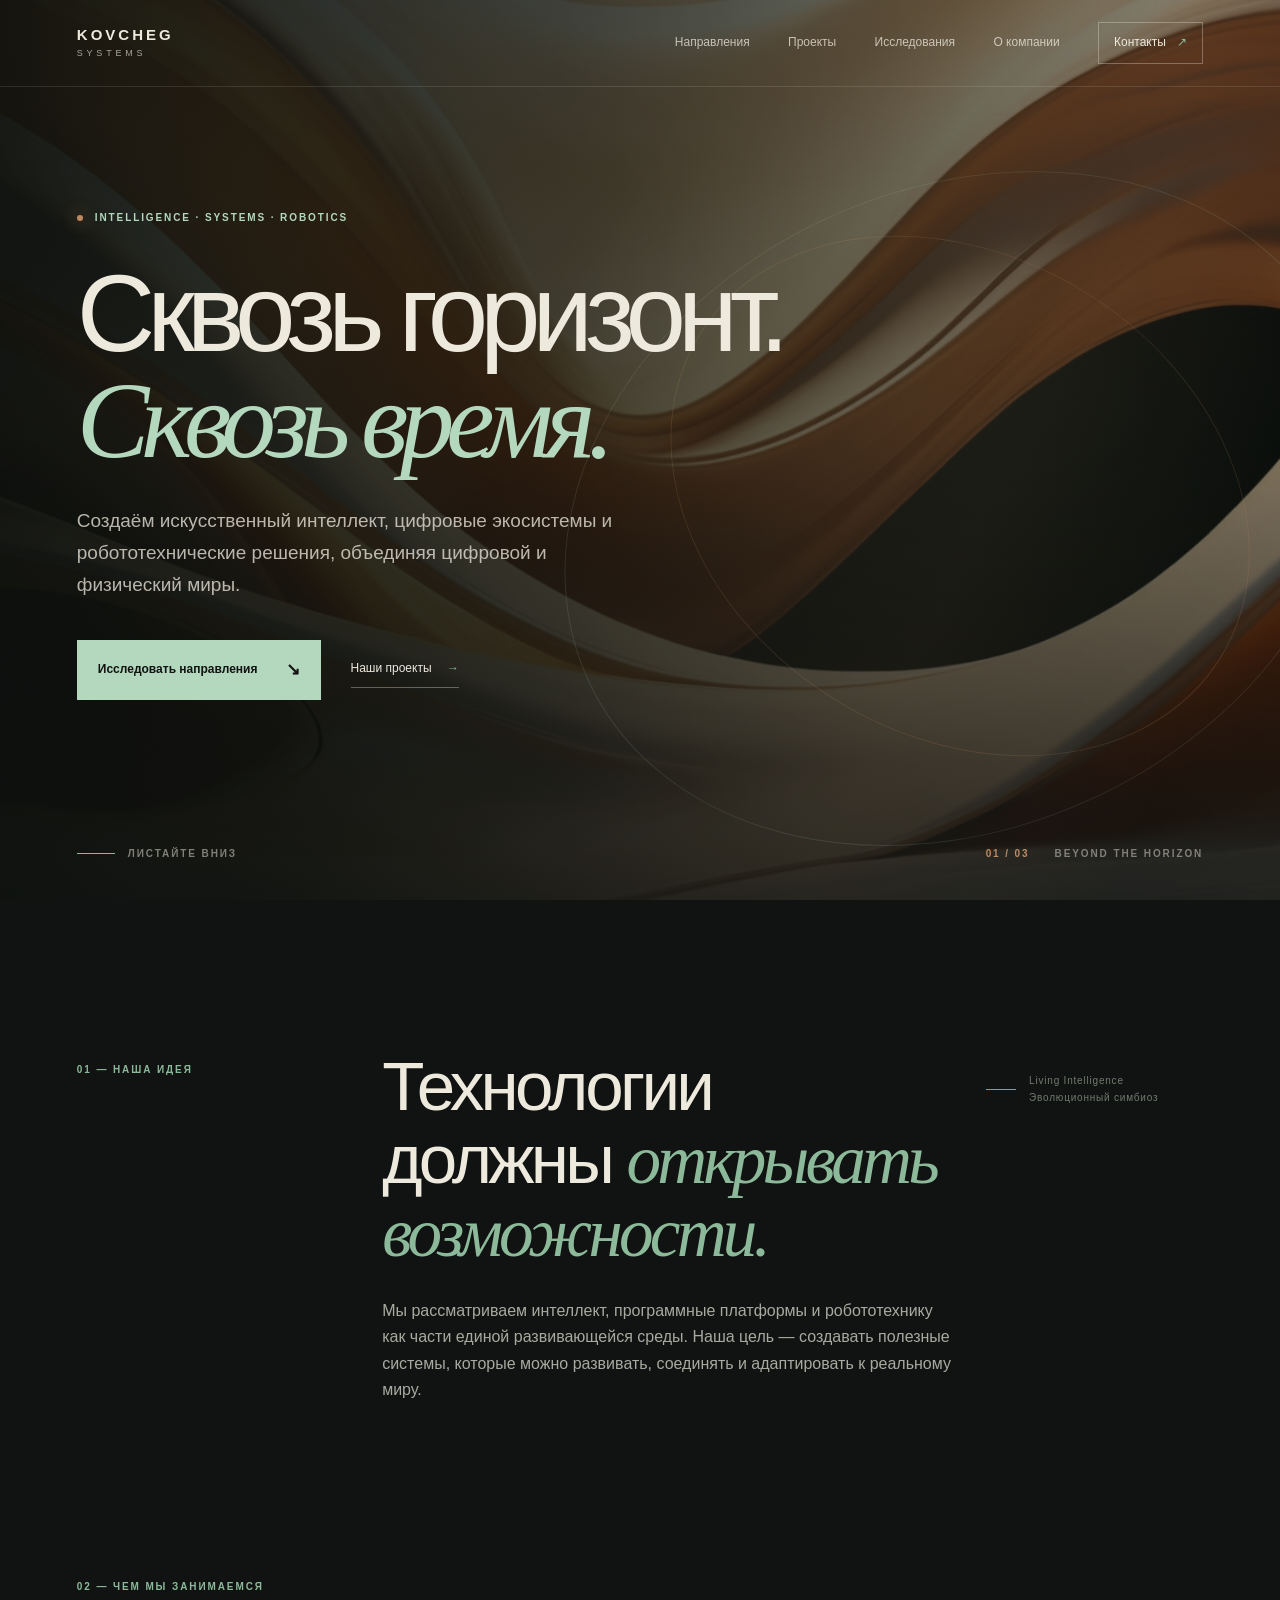
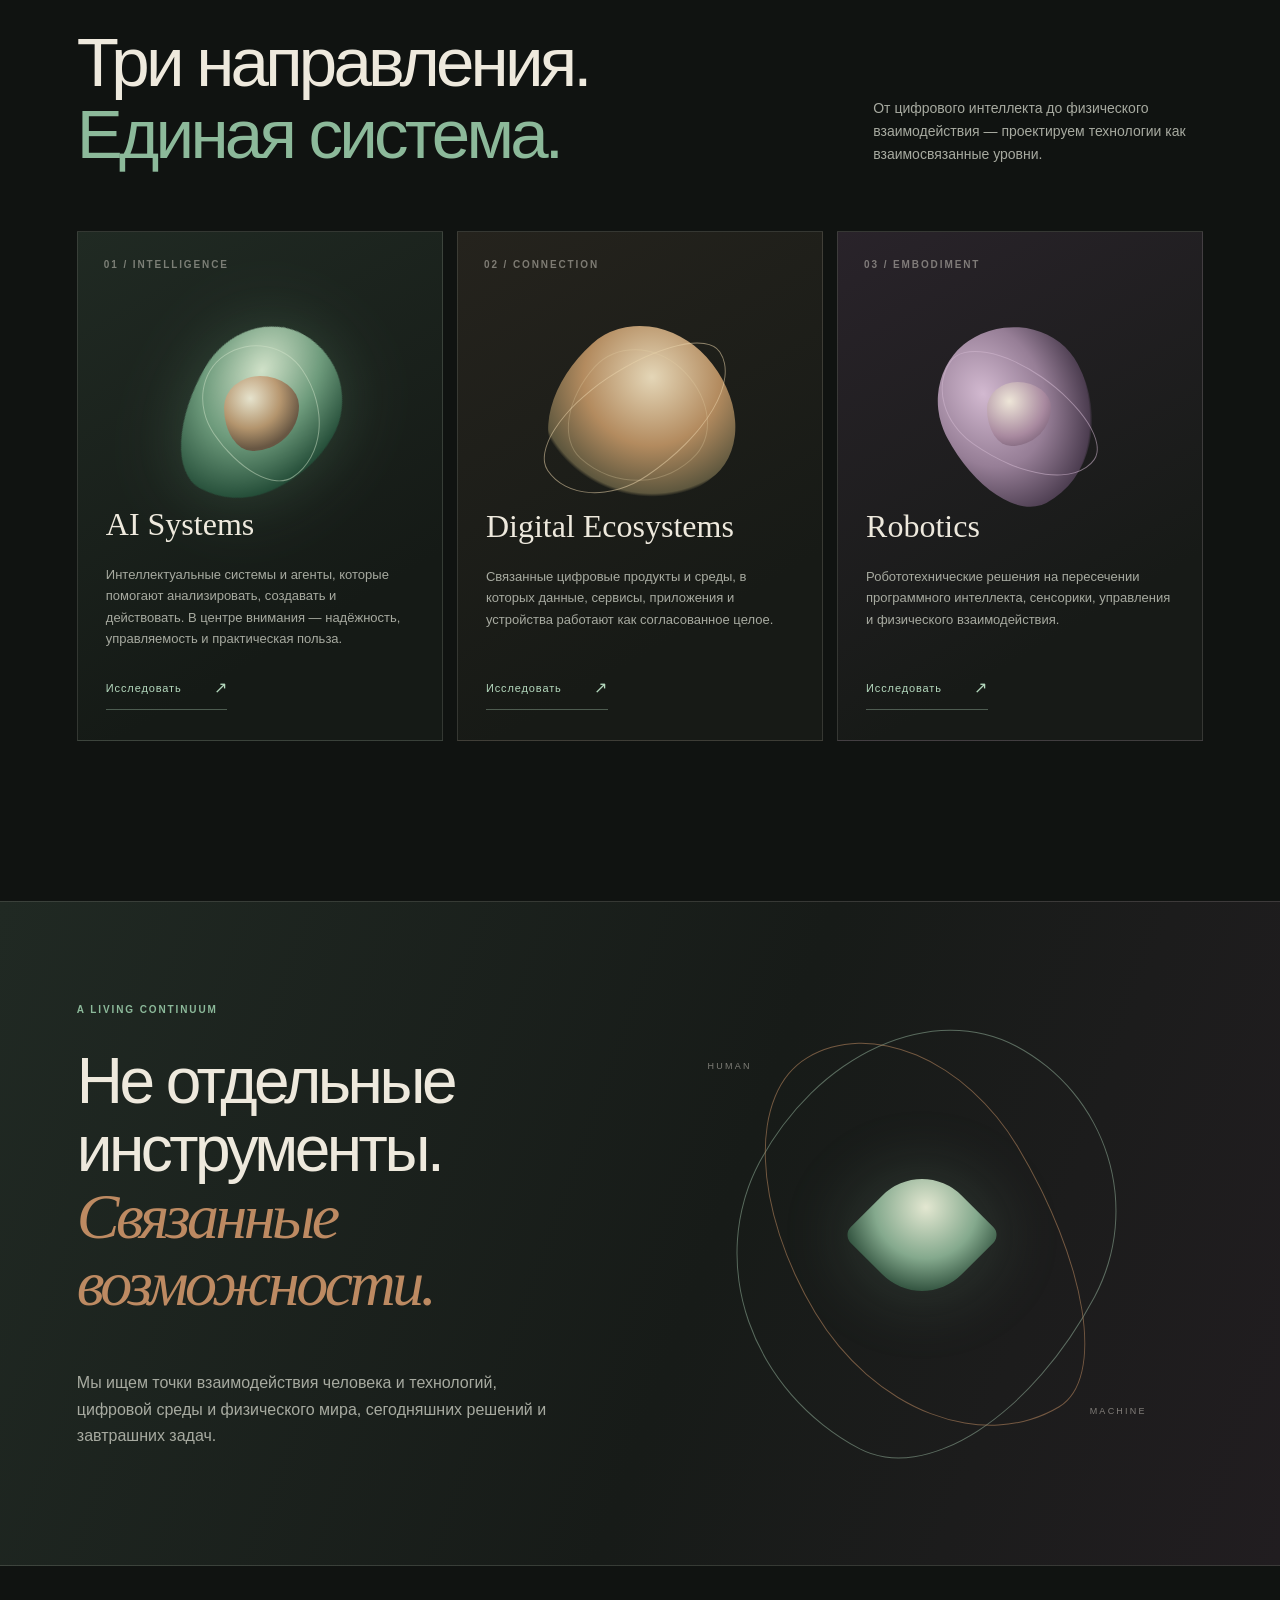
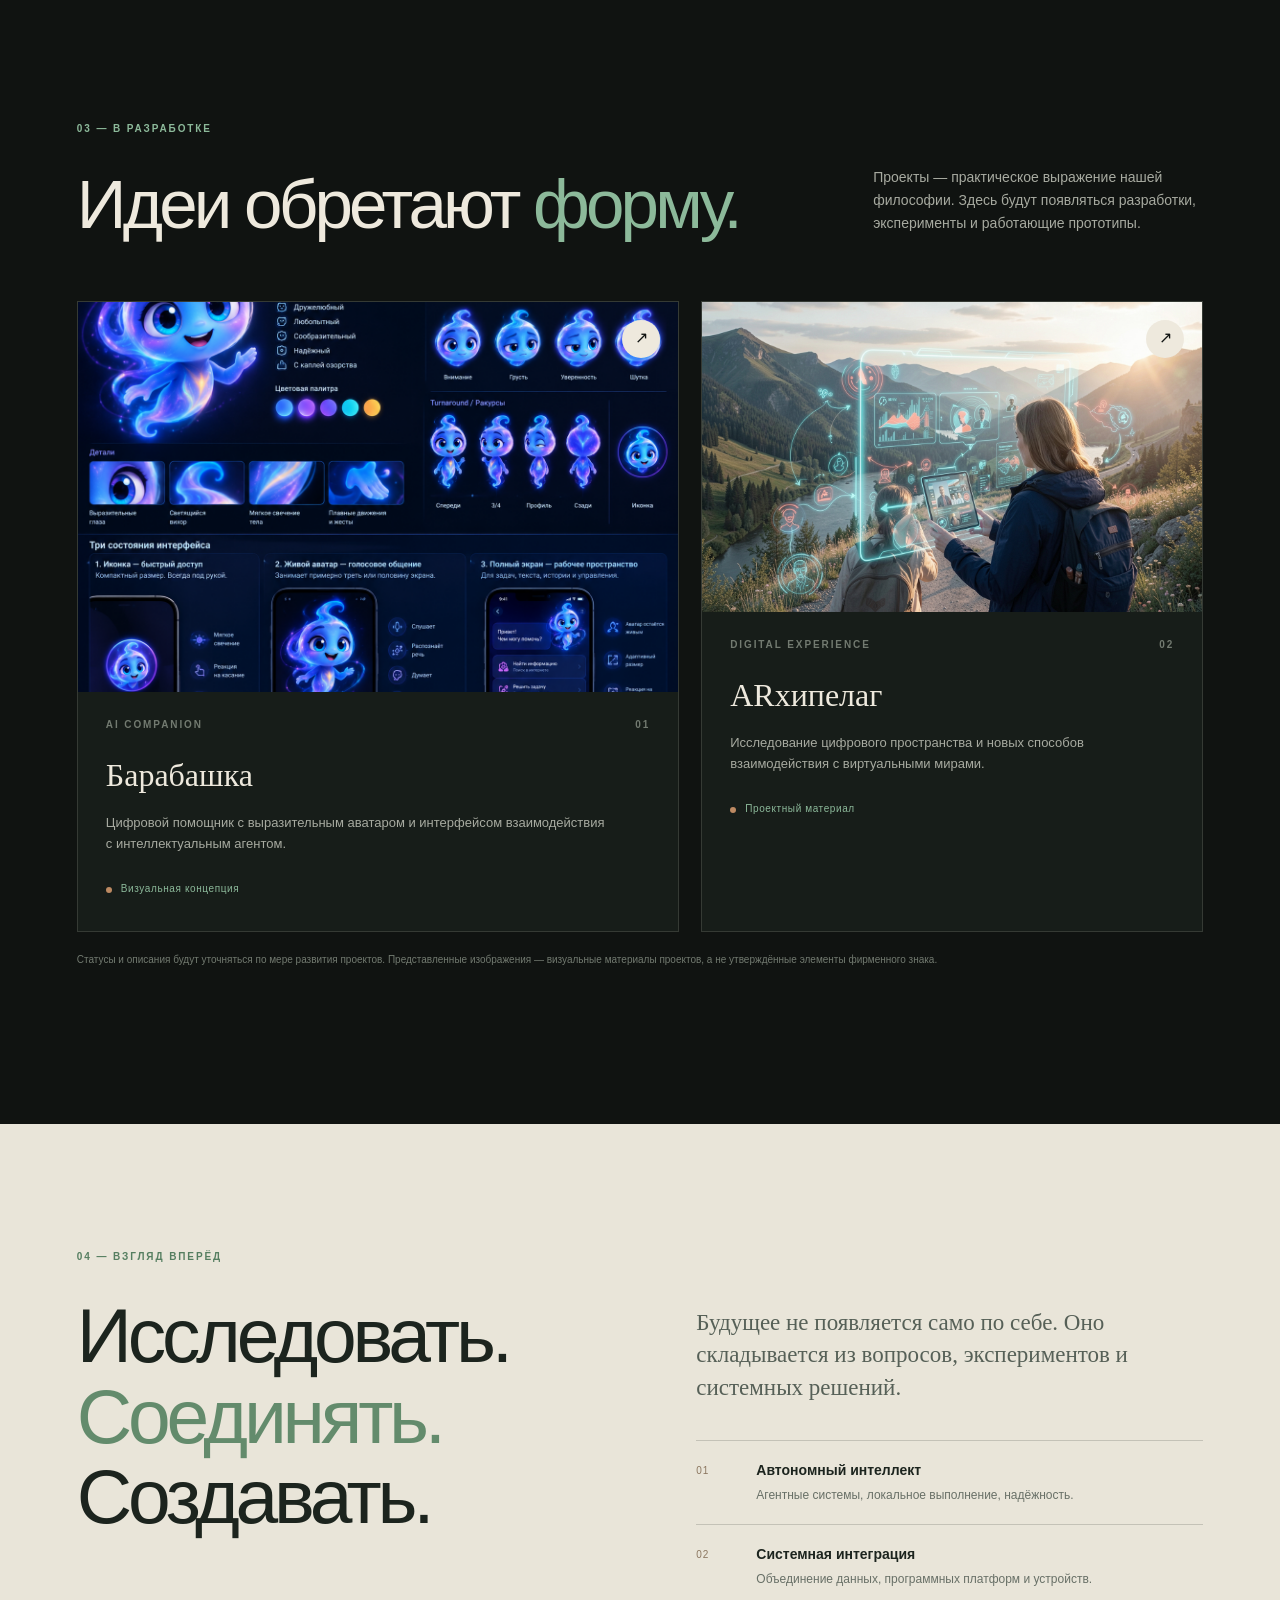
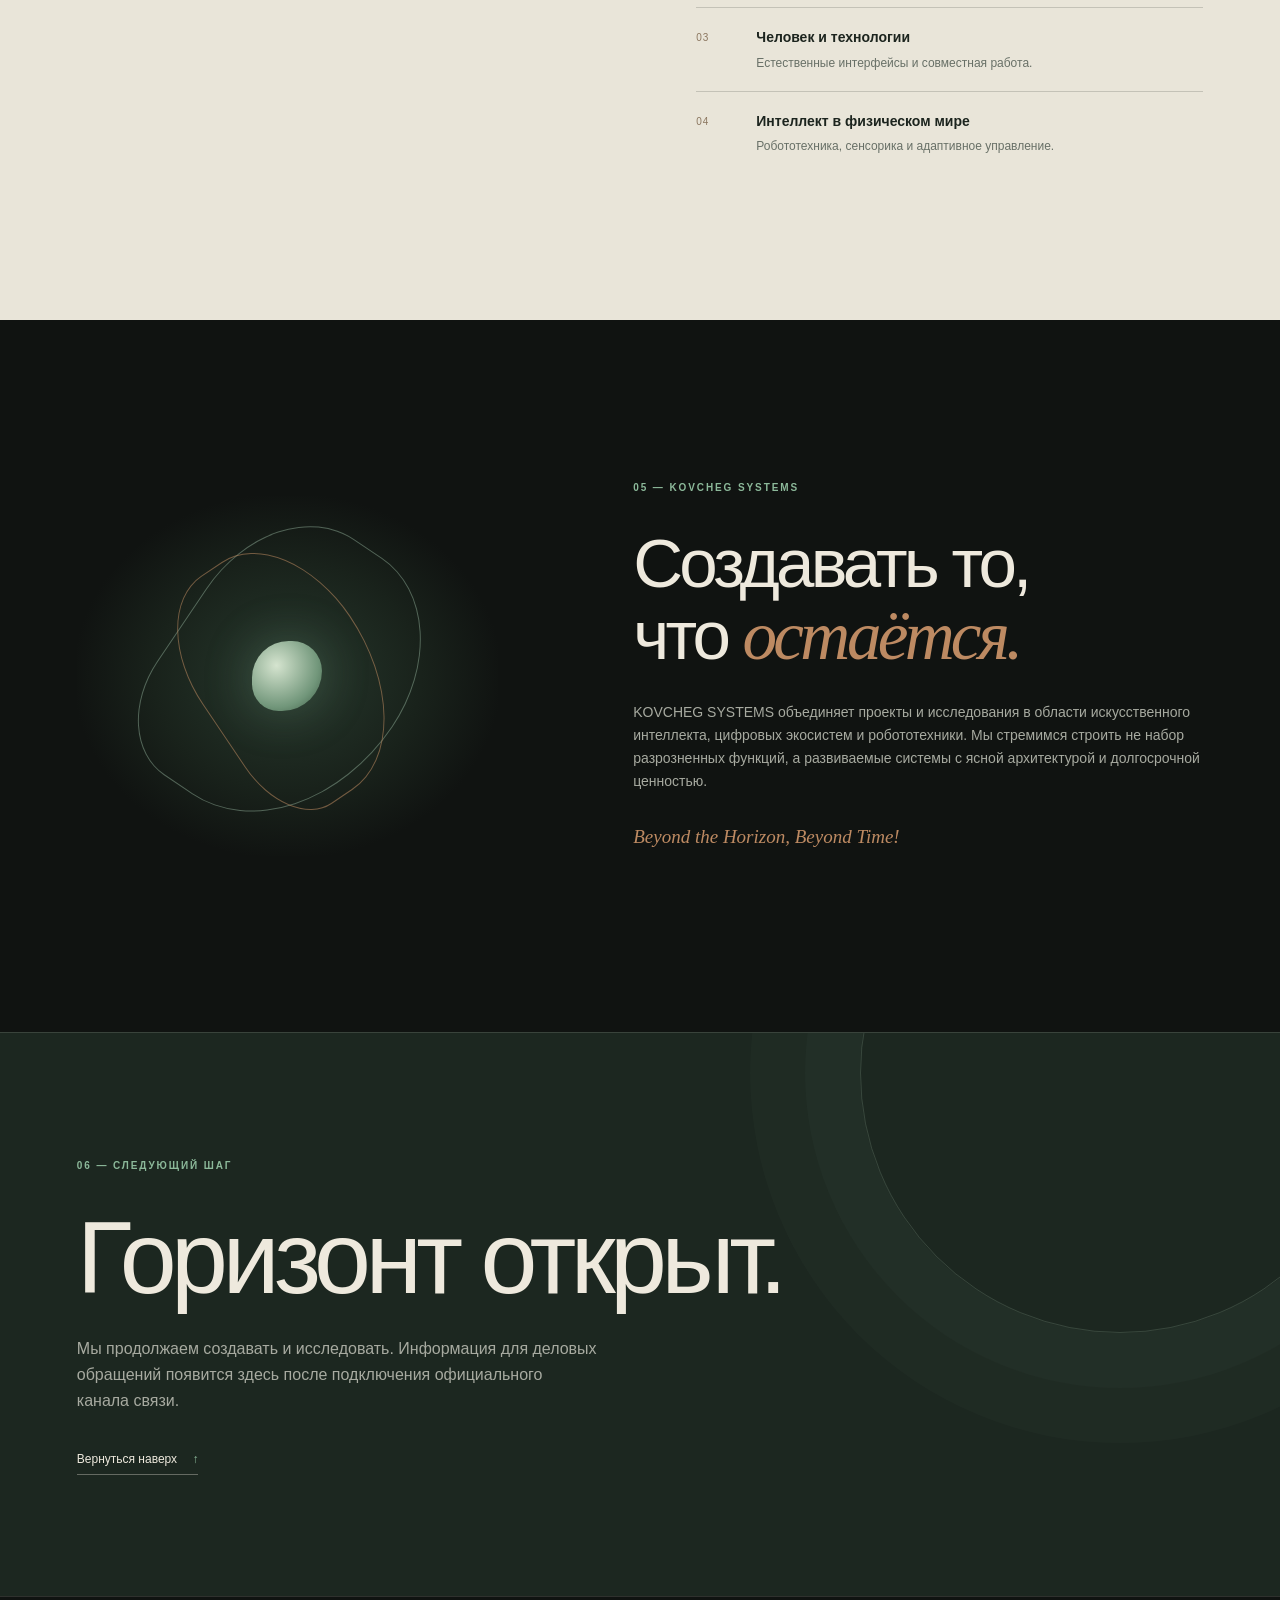
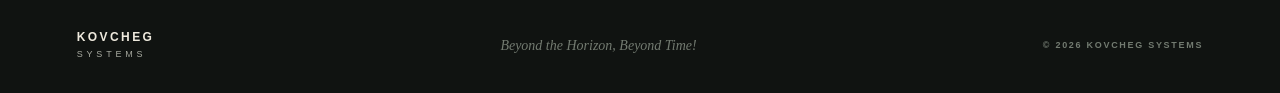
==== commit 41d6b2ab: "website: use curated visual assets for hero and AR project card" ====
--- a/website/index.html
+++ b/website/index.html
@@ -9,7 +9,7 @@
   <meta property="og:title" content="KOVCHEG SYSTEMS — Beyond the Horizon, Beyond Time!">
   <meta property="og:description" content="Создаём интеллектуальные системы, цифровые экосистемы и робототехнические решения.">
   <title>KOVCHEG SYSTEMS — Beyond the Horizon, Beyond Time!</title>
-  <link rel="preload" as="image" href="../assets/images/backgrounds/ComfyUI_00174_.png">
+  <link rel="preload" as="image" href="../assets/images/backgrounds/ComfyUI_00177_.png">
   <link rel="stylesheet" href="./styles.css">
   <script src="./script.js" defer></script>
 </head>
@@ -142,8 +142,8 @@
         </article>
 
         <article class="project-card reveal">
-          <a class="project-image" href="../assets/images/projects/ARхипелаг_ Journey Beyond Horizons.png" target="_blank" rel="noreferrer" aria-label="Открыть изображение проекта ARхипелаг">
-            <img src="../assets/images/projects/ARхипелаг_ Journey Beyond Horizons.png" alt="Визуальный материал проекта ARхипелаг: Journey Beyond Horizons" loading="lazy">
+          <a class="project-image" href="../assets/images/projects/900.jpg" target="_blank" rel="noreferrer" aria-label="Открыть изображение проекта ARхипелаг">
+            <img src="../assets/images/projects/900.jpg" alt="Сцена дополненной реальности в горном маршруте проекта ARхипелаг" loading="lazy">
             <span class="image-open" aria-hidden="true">↗</span>
           </a>
           <div class="project-info">
--- a/website/styles.css
+++ b/website/styles.css
@@ -214,7 +214,6 @@
 .about-mark { height: 360px; position: relative; display: grid; place-items: center; overflow: hidden; background: radial-gradient(ellipse, #27392d 0%, #19221b 45%, transparent 72%); }
 .about-mark::before, .about-mark::after { content: ""; position: absolute; width: 230px; height: 300px; border: 1px solid rgba(180,216,189,.38); border-radius: 48% 52% 65% 35%; transform: rotate(34deg); }
 .about-mark::after { width: 170px; height: 260px; border-color: rgba(189,138,98,.55); transform: rotate(-34deg); }
-.about-mark span { z-index: 1; color: rgba(238,233,221,.85); font-family: var(--serif); font-size: 60px; letter-spacing: -.08em; opacity: .75; }
 .about-mark i { position: absolute; width: 70px; height: 70px; background: radial-gradient(circle at 35% 35%, #d5e4cf, #71967a 65%, #36533e); border-radius: 55% 45% 60% 40%; box-shadow: 0 0 50px rgba(140,185,154,.25); }
 .about-copy h2 { margin-bottom: 28px; }
 .about-copy > p:not(.about-phrase) { color: var(--muted); font-size: 14px; max-width: 590px; }
@@ -232,8 +231,9 @@
 .copyright { color: var(--muted-dark); font-size: 9px; }
 
 /* Motion */
-.reveal { opacity: 0; transform: translateY(22px); transition: opacity .7s ease, transform .7s cubic-bezier(.2,.7,.2,1); }
-.reveal.is-visible { opacity: 1; transform: translateY(0); }
+.reveal { opacity: 1; transform: none; }
+.js .reveal { opacity: 0; transform: translateY(22px); transition: opacity .7s ease, transform .7s cubic-bezier(.2,.7,.2,1); }
+.js .reveal.is-visible { opacity: 1; transform: translateY(0); }
 
 :focus-visible { outline: 2px solid var(--emerald-bright); outline-offset: 4px; }
 
